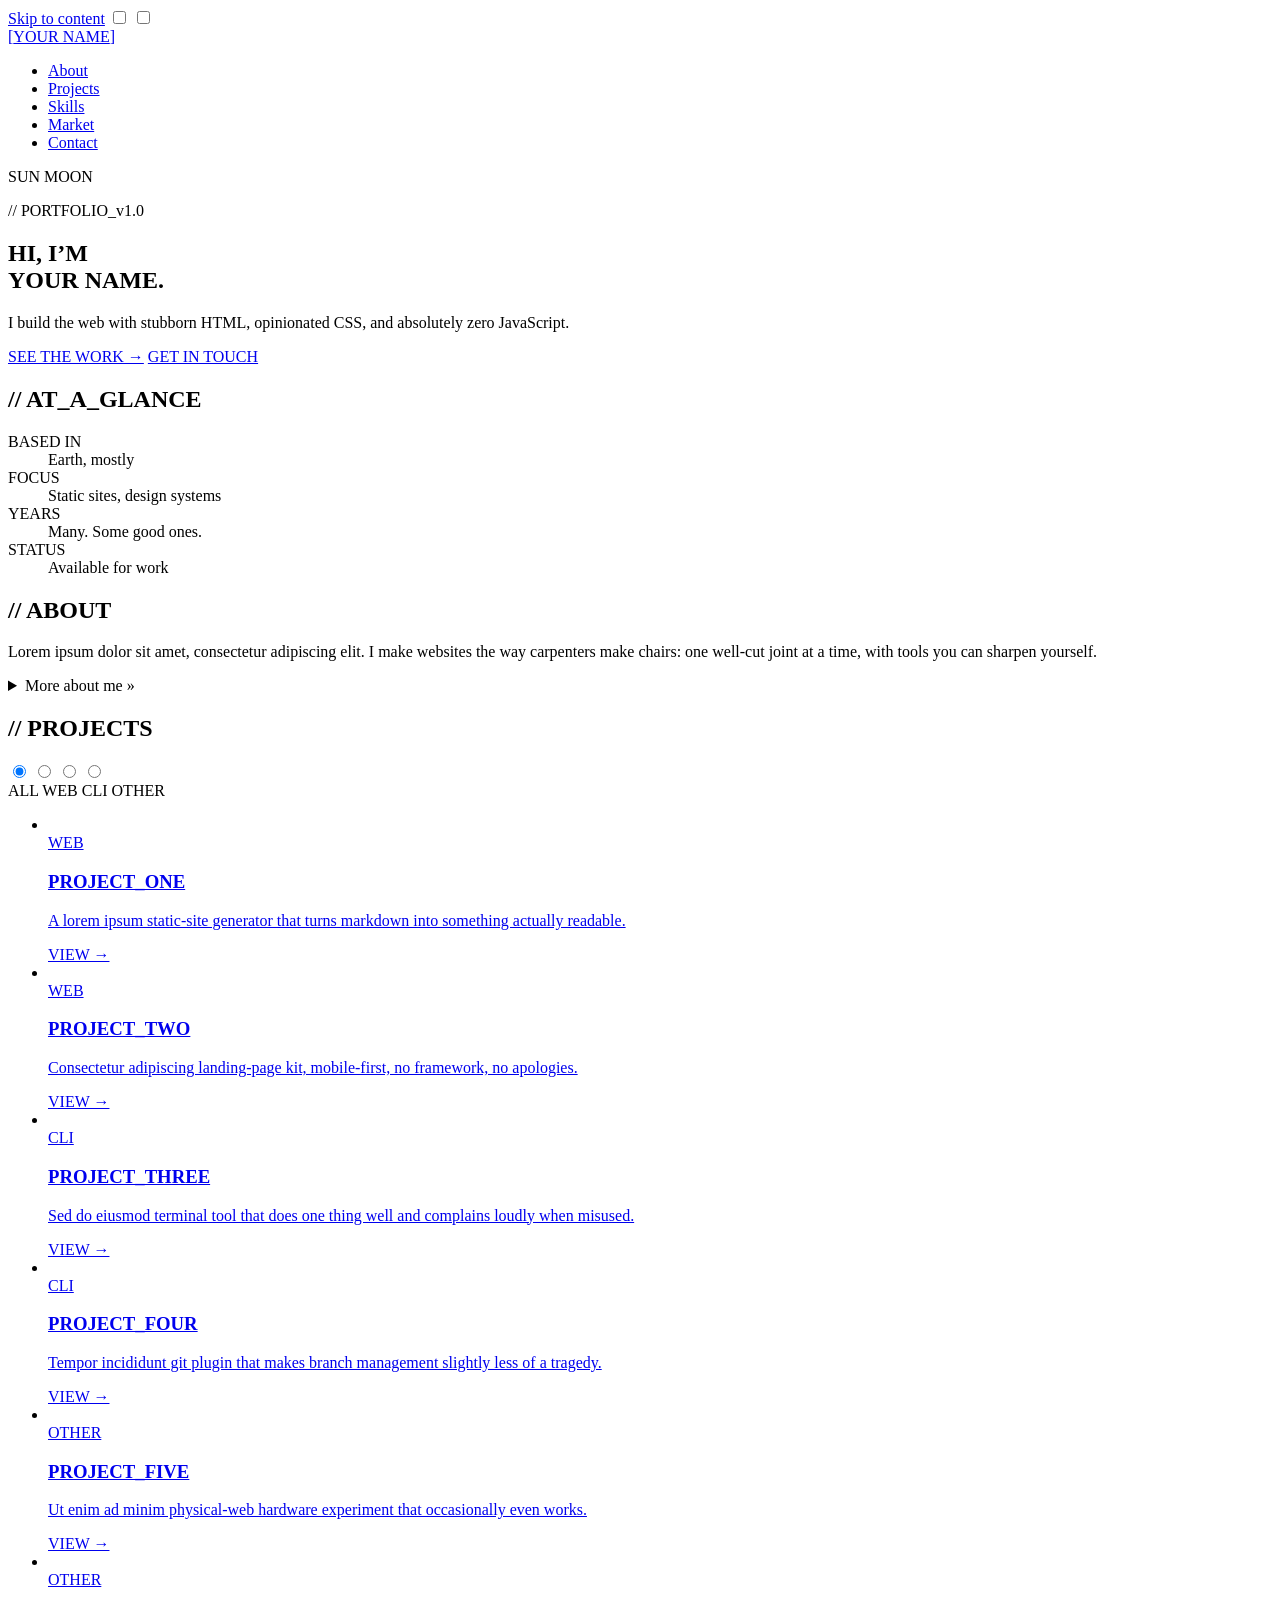
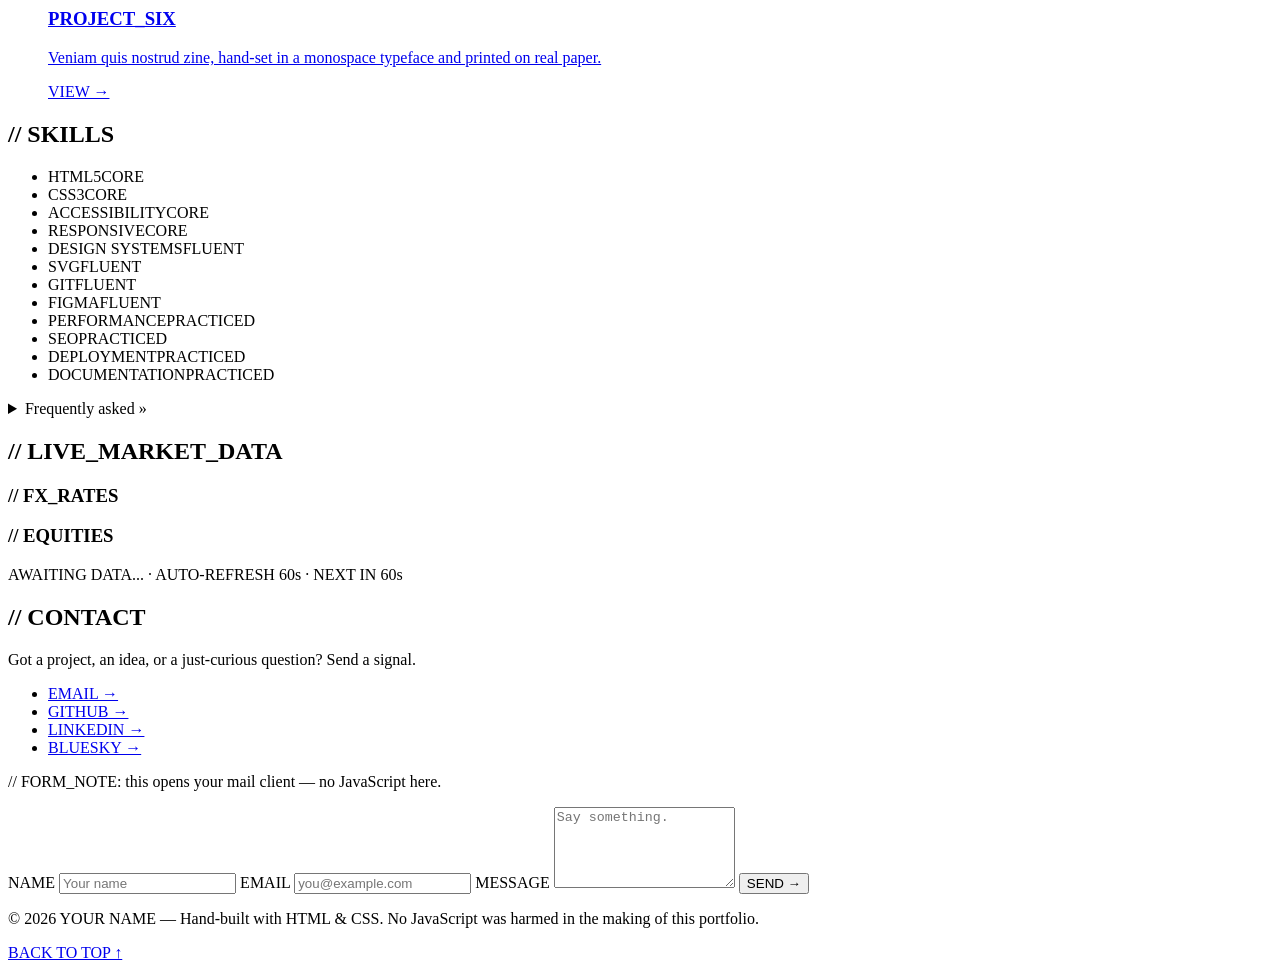
==== index.html @ 8b6a8bb4 "second try" ====
<!DOCTYPE html>
<html lang="en">
<head>
  <meta charset="UTF-8">
  <meta name="viewport" content="width=device-width, initial-scale=1.0">
  <meta name="description" content="Portfolio of [Your Name] — web developer. Built with HTML and CSS. Zero JavaScript.">
  <meta name="color-scheme" content="light dark">
  <title>[Your Name] // Web Developer</title>
  <link rel="icon" type="image/svg+xml" href="assets/favicon.svg">
  <link rel="stylesheet" href="css/reset.css">
  <link rel="stylesheet" href="css/tokens.css">
  <link rel="stylesheet" href="css/base.css">
  <link rel="stylesheet" href="css/layout.css">
  <link rel="stylesheet" href="css/components.css">
  <link rel="stylesheet" href="css/interactive.css">
  <link rel="stylesheet" href="css/market.css">
</head>
<body>

  <a class="skip-link" href="#top">Skip to content</a>

  <input type="checkbox" id="theme-toggle" class="state-input" aria-hidden="true" tabindex="-1">
  <input type="checkbox" id="nav-toggle"   class="state-input" aria-hidden="true" tabindex="-1">

  <header class="site-header">
    <div class="container site-header__inner">
      <a class="brand" href="#top">
        <span class="brand__bracket">[</span>YOUR NAME<span class="brand__bracket">]</span>
      </a>

      <label for="nav-toggle" class="hamburger" role="button" tabindex="0" aria-label="Toggle navigation menu">
        <span class="hamburger__bar"></span>
        <span class="hamburger__bar"></span>
        <span class="hamburger__bar"></span>
      </label>

      <nav class="primary-nav" aria-label="Primary">
        <ul class="primary-nav__list">
          <li><a href="#about">About</a></li>
          <li><a href="#projects">Projects</a></li>
          <li><a href="#skills">Skills</a></li>
          <li><a href="#market">Market</a></li>
          <li><a href="#contact">Contact</a></li>
        </ul>
      </nav>

      <label for="theme-toggle" class="theme-switch" role="button" tabindex="0" aria-label="Toggle light and dark theme">
        <span class="theme-switch__icon theme-switch__icon--sun" aria-hidden="true">SUN</span>
        <span class="theme-switch__icon theme-switch__icon--moon" aria-hidden="true">MOON</span>
      </label>
    </div>
  </header>

  <main id="top">

    <!-- HERO + ABOUT ====================================================== -->
    <section id="about" class="hero">
      <div class="container hero__grid">
        <div class="hero__copy">
          <p class="hero__eyebrow">// PORTFOLIO_v1.0</p>
          <h1 class="hero__title">
            HI, I&rsquo;M<br>
            <span class="hero__name">YOUR&nbsp;NAME</span>.
          </h1>
          <p class="hero__tagline">
            I build the web with stubborn HTML, opinionated CSS, and absolutely zero JavaScript.
          </p>
          <div class="hero__cta-row">
            <a class="btn btn--primary" href="#projects">SEE THE WORK &rarr;</a>
            <a class="btn btn--ghost" href="#contact">GET IN TOUCH</a>
          </div>
        </div>

        <aside class="hero__card" aria-label="At a glance">
          <h2 class="hero__card-title">// AT_A_GLANCE</h2>
          <dl class="hero__card-list">
            <dt>BASED IN</dt><dd>Earth, mostly</dd>
            <dt>FOCUS</dt><dd>Static sites, design systems</dd>
            <dt>YEARS</dt><dd>Many. Some good ones.</dd>
            <dt>STATUS</dt><dd><span class="dot dot--live"></span>Available for work</dd>
          </dl>
        </aside>
      </div>

      <div class="container">
        <div class="about">
          <h2 class="section-label">// ABOUT</h2>
          <p class="about__lede">
            Lorem ipsum dolor sit amet, consectetur adipiscing elit. I make websites the way carpenters make
            chairs: one well-cut joint at a time, with tools you can sharpen yourself.
          </p>
          <details class="about__more">
            <summary>More about me &raquo;</summary>
            <div class="about__more-body">
              <p>
                Sed do eiusmod tempor incididunt ut labore et dolore magna aliqua. Ut enim ad minim veniam,
                quis nostrud exercitation ullamco laboris nisi ut aliquip ex ea commodo consequat.
              </p>
              <p>
                Duis aute irure dolor in reprehenderit in voluptate velit esse cillum dolore eu fugiat nulla
                pariatur. Excepteur sint occaecat cupidatat non proident, sunt in culpa qui officia deserunt
                mollit anim id est laborum.
              </p>
            </div>
          </details>
        </div>
      </div>
    </section>

    <!-- PROJECTS ========================================================== -->
    <section id="projects" class="projects">
      <div class="container">
        <h2 class="section-label">// PROJECTS</h2>

        <input type="radio" name="filter" id="f-all" class="state-input" checked>
        <input type="radio" name="filter" id="f-web" class="state-input">
        <input type="radio" name="filter" id="f-cli" class="state-input">
        <input type="radio" name="filter" id="f-other" class="state-input">

        <div class="filter-tabs" role="tablist" aria-label="Project filters">
          <label for="f-all"   class="filter-tab" role="tab" tabindex="0">ALL</label>
          <label for="f-web"   class="filter-tab" role="tab" tabindex="0">WEB</label>
          <label for="f-cli"   class="filter-tab" role="tab" tabindex="0">CLI</label>
          <label for="f-other" class="filter-tab" role="tab" tabindex="0">OTHER</label>
        </div>

        <ul class="project-grid">

          <li class="project-card" data-cat="web">
            <a href="#" class="project-card__link">
              <div class="project-card__thumb">
                <img src="assets/img/project-01.svg" alt="" loading="lazy">
              </div>
              <div class="project-card__body">
                <span class="project-card__tag">WEB</span>
                <h3 class="project-card__title">PROJECT_ONE</h3>
                <p class="project-card__desc">
                  A lorem ipsum static-site generator that turns markdown into something actually readable.
                </p>
                <span class="project-card__cta">VIEW &rarr;</span>
              </div>
            </a>
          </li>

          <li class="project-card" data-cat="web">
            <a href="#" class="project-card__link">
              <div class="project-card__thumb">
                <img src="assets/img/project-02.svg" alt="" loading="lazy">
              </div>
              <div class="project-card__body">
                <span class="project-card__tag">WEB</span>
                <h3 class="project-card__title">PROJECT_TWO</h3>
                <p class="project-card__desc">
                  Consectetur adipiscing landing-page kit, mobile-first, no framework, no apologies.
                </p>
                <span class="project-card__cta">VIEW &rarr;</span>
              </div>
            </a>
          </li>

          <li class="project-card" data-cat="cli">
            <a href="#" class="project-card__link">
              <div class="project-card__thumb">
                <img src="assets/img/project-03.svg" alt="" loading="lazy">
              </div>
              <div class="project-card__body">
                <span class="project-card__tag">CLI</span>
                <h3 class="project-card__title">PROJECT_THREE</h3>
                <p class="project-card__desc">
                  Sed do eiusmod terminal tool that does one thing well and complains loudly when misused.
                </p>
                <span class="project-card__cta">VIEW &rarr;</span>
              </div>
            </a>
          </li>

          <li class="project-card" data-cat="cli">
            <a href="#" class="project-card__link">
              <div class="project-card__thumb">
                <img src="assets/img/project-04.svg" alt="" loading="lazy">
              </div>
              <div class="project-card__body">
                <span class="project-card__tag">CLI</span>
                <h3 class="project-card__title">PROJECT_FOUR</h3>
                <p class="project-card__desc">
                  Tempor incididunt git plugin that makes branch management slightly less of a tragedy.
                </p>
                <span class="project-card__cta">VIEW &rarr;</span>
              </div>
            </a>
          </li>

          <li class="project-card" data-cat="other">
            <a href="#" class="project-card__link">
              <div class="project-card__thumb">
                <img src="assets/img/project-05.svg" alt="" loading="lazy">
              </div>
              <div class="project-card__body">
                <span class="project-card__tag">OTHER</span>
                <h3 class="project-card__title">PROJECT_FIVE</h3>
                <p class="project-card__desc">
                  Ut enim ad minim physical-web hardware experiment that occasionally even works.
                </p>
                <span class="project-card__cta">VIEW &rarr;</span>
              </div>
            </a>
          </li>

          <li class="project-card" data-cat="other">
            <a href="#" class="project-card__link">
              <div class="project-card__thumb">
                <img src="assets/img/project-06.svg" alt="" loading="lazy">
              </div>
              <div class="project-card__body">
                <span class="project-card__tag">OTHER</span>
                <h3 class="project-card__title">PROJECT_SIX</h3>
                <p class="project-card__desc">
                  Veniam quis nostrud zine, hand-set in a monospace typeface and printed on real paper.
                </p>
                <span class="project-card__cta">VIEW &rarr;</span>
              </div>
            </a>
          </li>

        </ul>
      </div>
    </section>

    <!-- SKILLS ============================================================ -->
    <section id="skills" class="skills">
      <div class="container">
        <h2 class="section-label">// SKILLS</h2>
        <ul class="skill-grid">
          <li class="skill"><span class="skill__name">HTML5</span><span class="skill__level">CORE</span></li>
          <li class="skill"><span class="skill__name">CSS3</span><span class="skill__level">CORE</span></li>
          <li class="skill"><span class="skill__name">ACCESSIBILITY</span><span class="skill__level">CORE</span></li>
          <li class="skill"><span class="skill__name">RESPONSIVE</span><span class="skill__level">CORE</span></li>
          <li class="skill"><span class="skill__name">DESIGN&nbsp;SYSTEMS</span><span class="skill__level">FLUENT</span></li>
          <li class="skill"><span class="skill__name">SVG</span><span class="skill__level">FLUENT</span></li>
          <li class="skill"><span class="skill__name">GIT</span><span class="skill__level">FLUENT</span></li>
          <li class="skill"><span class="skill__name">FIGMA</span><span class="skill__level">FLUENT</span></li>
          <li class="skill"><span class="skill__name">PERFORMANCE</span><span class="skill__level">PRACTICED</span></li>
          <li class="skill"><span class="skill__name">SEO</span><span class="skill__level">PRACTICED</span></li>
          <li class="skill"><span class="skill__name">DEPLOYMENT</span><span class="skill__level">PRACTICED</span></li>
          <li class="skill"><span class="skill__name">DOCUMENTATION</span><span class="skill__level">PRACTICED</span></li>
        </ul>

        <details class="faq">
          <summary>Frequently asked &raquo;</summary>
          <div class="faq__body">
            <details>
              <summary>Why no JavaScript?</summary>
              <p>Because you can build a great deal with the platform itself, and what you don&rsquo;t ship can&rsquo;t break. This site is the proof.</p>
            </details>
            <details>
              <summary>Are you available for freelance?</summary>
              <p>Yes &mdash; small static sites, marketing pages, design-system audits. Drop a note via the contact section.</p>
            </details>
            <details>
              <summary>Do you write back-end code?</summary>
              <p>I&rsquo;ve been known to. The front-of-the-front is where I do my best work.</p>
            </details>
          </div>
        </details>
      </div>
    </section>

    <!-- MARKET DATA ======================================================= -->
    <section id="market" class="market">
      <div class="container">
        <h2 class="section-label">// LIVE_MARKET_DATA</h2>

        <div id="market-error" class="market-error" hidden aria-live="assertive"></div>

        <div class="market-grid">

          <div class="market-subsection">
            <h3 class="market-subsection__heading">// FX_RATES</h3>
            <ul class="ticker-list" id="fx-list" aria-label="Foreign exchange rates" aria-live="polite">
              <!-- populated by JavaScript -->
            </ul>
          </div>

          <div class="market-subsection">
            <h3 class="market-subsection__heading">// EQUITIES</h3>
            <ul class="ticker-list" id="equity-list" aria-label="Equity prices" aria-live="polite">
              <!-- populated by JavaScript -->
            </ul>
          </div>

        </div>

        <p class="market-meta">
          <span id="market-updated">AWAITING DATA...</span>
          <span>&middot; AUTO-REFRESH 60s &middot; NEXT IN <span id="market-countdown">60</span>s</span>
        </p>
      </div>
    </section>

    <!-- CONTACT =========================================================== -->
    <section id="contact" class="contact">
      <div class="container contact__grid">
        <div class="contact__intro">
          <h2 class="section-label">// CONTACT</h2>
          <p class="contact__lede">
            Got a project, an idea, or a just-curious question? Send a signal.
          </p>
          <ul class="social-list">
            <li><a class="social-link" href="mailto:hello@example.com">EMAIL &rarr;</a></li>
            <li><a class="social-link" href="https://github.com/" rel="me noopener">GITHUB &rarr;</a></li>
            <li><a class="social-link" href="https://www.linkedin.com/" rel="me noopener">LINKEDIN &rarr;</a></li>
            <li><a class="social-link" href="https://bsky.app/" rel="me noopener">BLUESKY &rarr;</a></li>
          </ul>
        </div>

        <form class="contact-form" action="mailto:hello@example.com" method="post" enctype="text/plain" aria-label="Contact form">
          <p class="contact-form__note">// FORM_NOTE: this opens your mail client &mdash; no JavaScript here.</p>

          <label class="field">
            <span class="field__label">NAME</span>
            <input class="field__input" type="text" name="name" required autocomplete="name" placeholder="Your name">
          </label>

          <label class="field">
            <span class="field__label">EMAIL</span>
            <input class="field__input" type="email" name="email" required autocomplete="email" placeholder="you@example.com">
          </label>

          <label class="field">
            <span class="field__label">MESSAGE</span>
            <textarea class="field__input field__input--area" name="message" required rows="5" placeholder="Say something."></textarea>
          </label>

          <button class="btn btn--primary" type="submit">SEND &rarr;</button>
        </form>
      </div>
    </section>

  </main>

  <footer class="site-footer">
    <div class="container site-footer__inner">
      <p class="site-footer__copy">
        &copy; <time datetime="2026">2026</time> YOUR&nbsp;NAME &mdash;
        <span>Hand-built with HTML &amp; CSS. No JavaScript was harmed in the making of this portfolio.</span>
      </p>
      <p class="site-footer__meta">
        <a href="#top">BACK TO TOP &uarr;</a>
      </p>
    </div>
  </footer>
<script src="./script.js"></script>
</body>
</html>
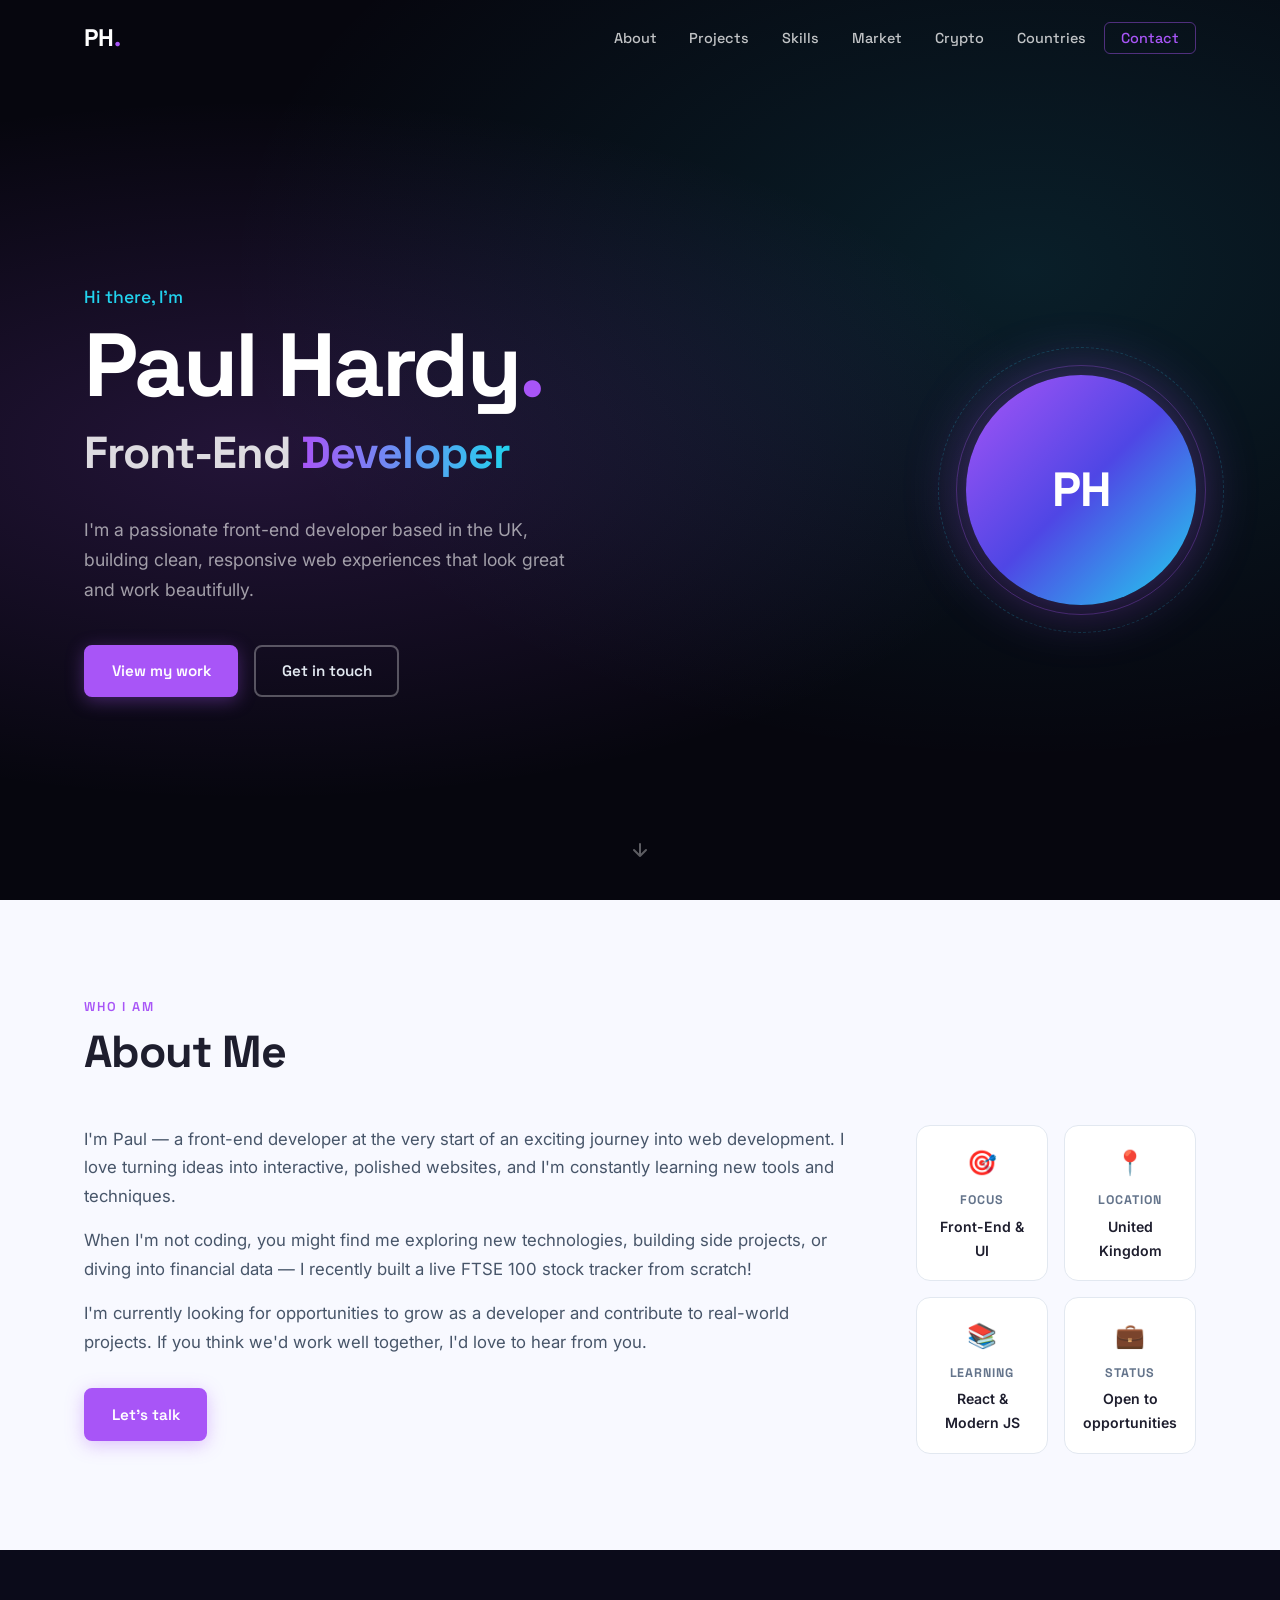
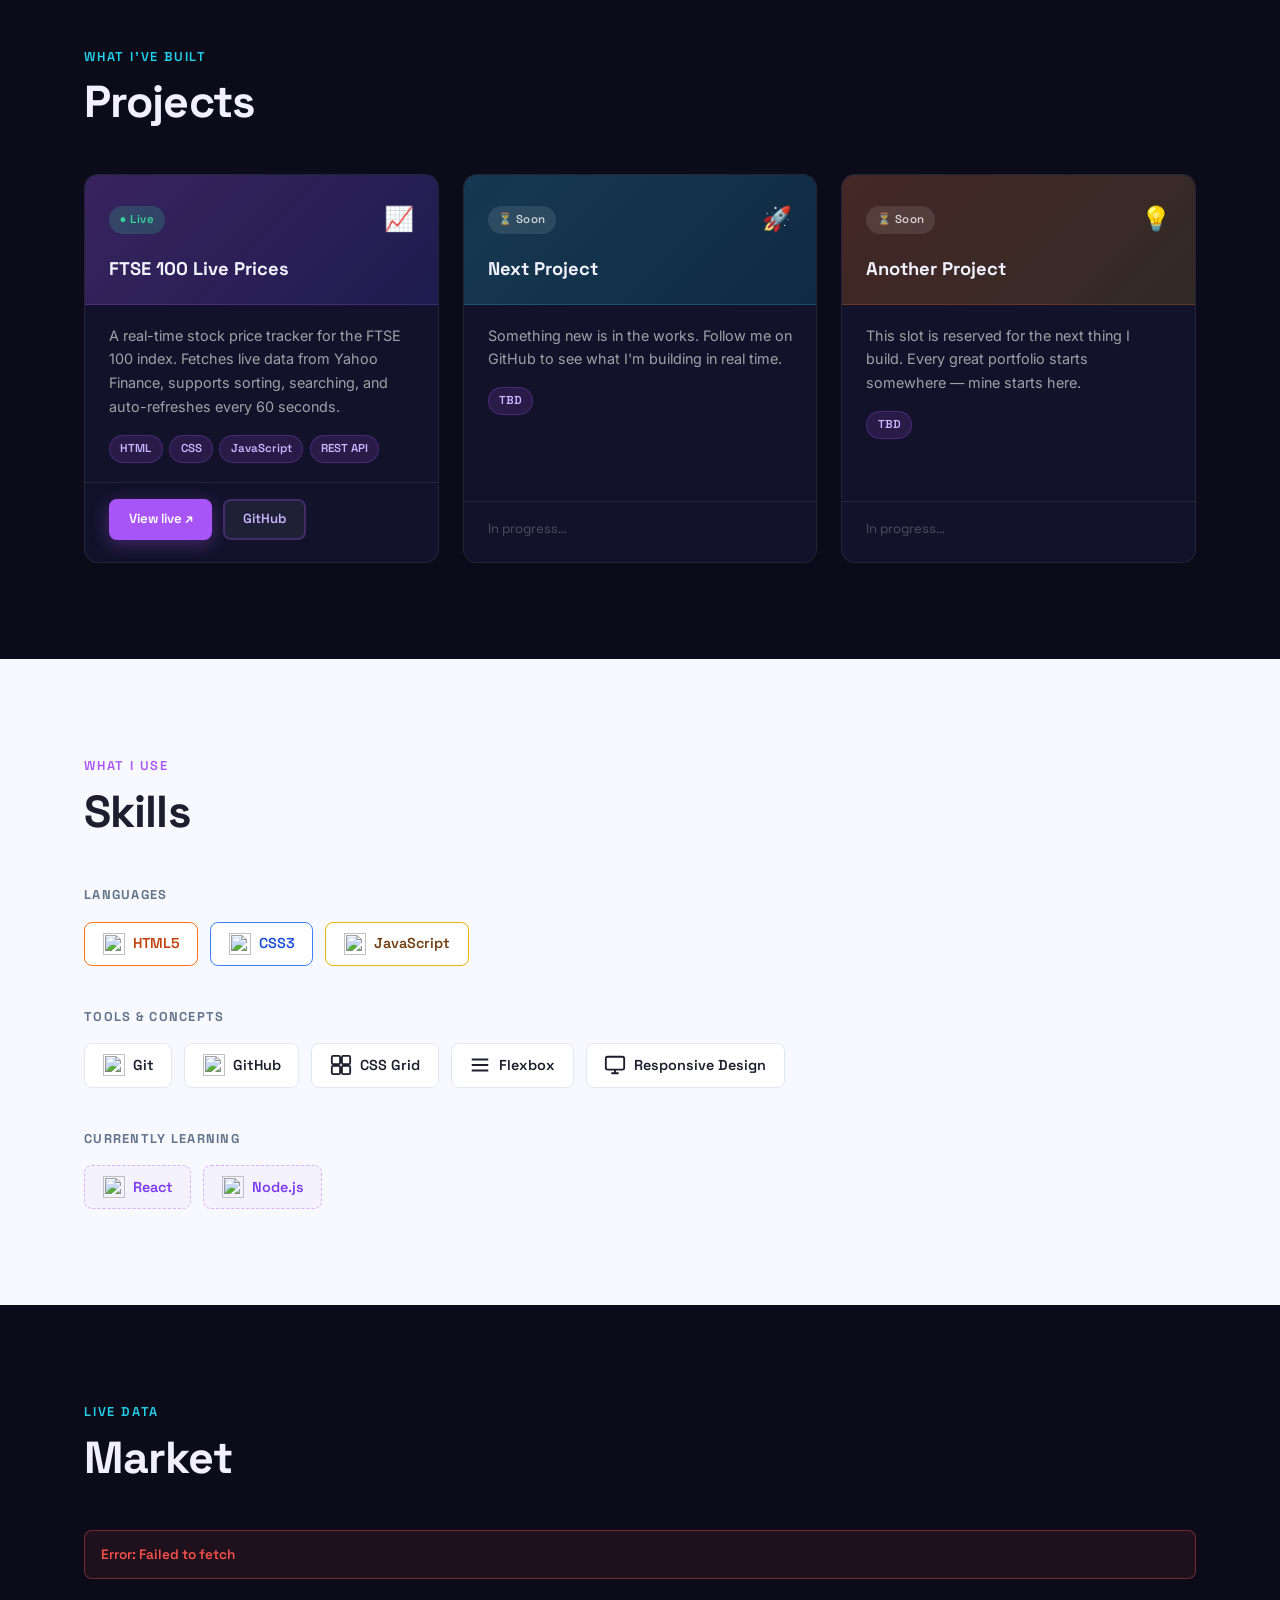
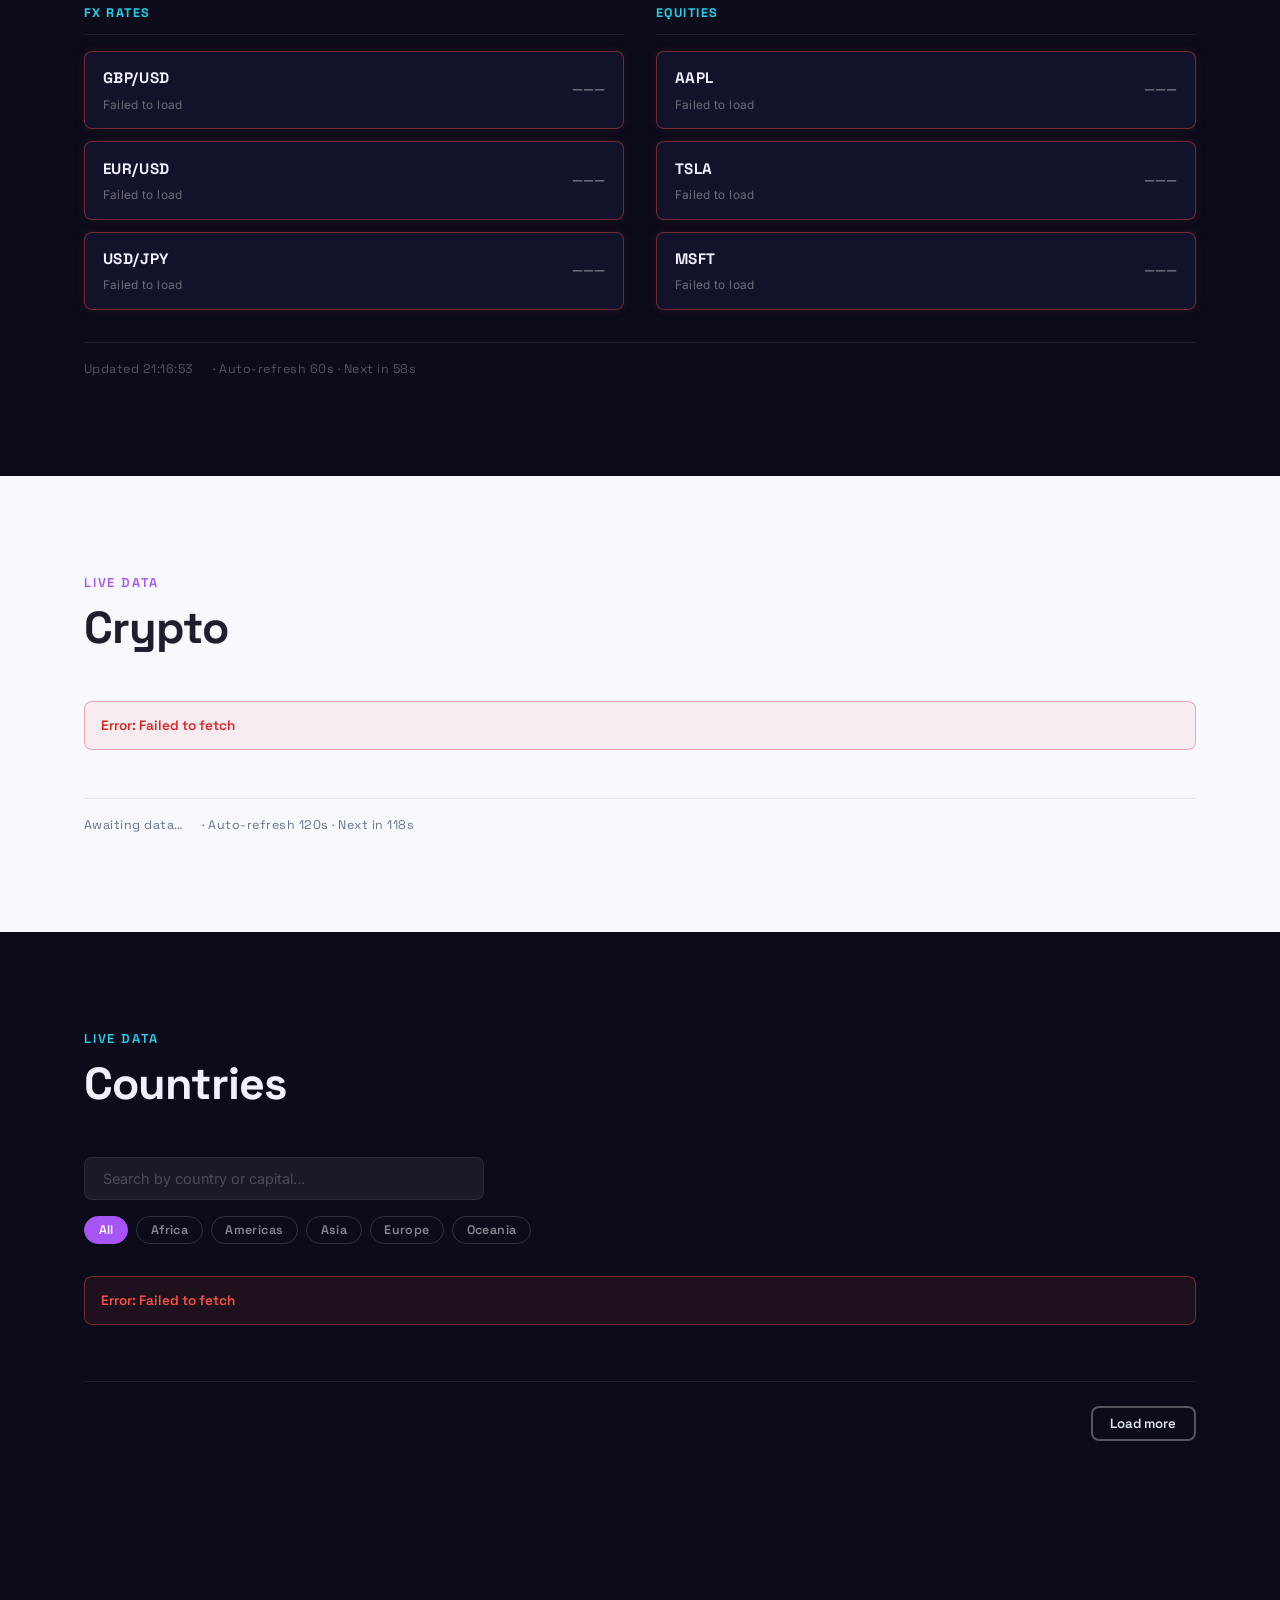
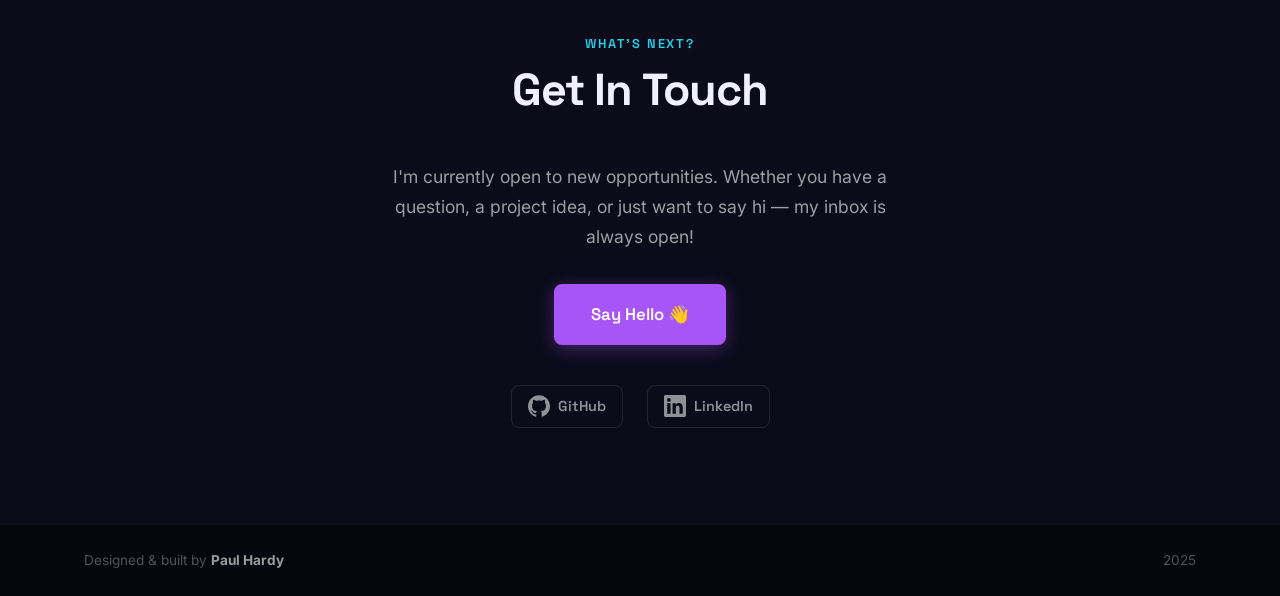
==== commit e62a6067: "Initial commit: portfolio site with FTSE 100 tracker Co-Authored-By: Claude Sonnet 4.6 <noreply@anth" ====
--- a/index.html
+++ b/index.html
@@ -3,352 +3,383 @@
 <head>
   <meta charset="UTF-8">
   <meta name="viewport" content="width=device-width, initial-scale=1.0">
-  <meta name="description" content="Portfolio of [Your Name] — web developer. Built with HTML and CSS. Zero JavaScript.">
-  <meta name="color-scheme" content="light dark">
-  <title>[Your Name] // Web Developer</title>
-  <link rel="icon" type="image/svg+xml" href="assets/favicon.svg">
-  <link rel="stylesheet" href="css/reset.css">
-  <link rel="stylesheet" href="css/tokens.css">
-  <link rel="stylesheet" href="css/base.css">
-  <link rel="stylesheet" href="css/layout.css">
-  <link rel="stylesheet" href="css/components.css">
-  <link rel="stylesheet" href="css/interactive.css">
-  <link rel="stylesheet" href="css/market.css">
+  <meta name="description" content="Paul Hardy – Front-End Developer portfolio">
+  <title>Paul Hardy | Front-End Developer</title>
+  <link rel="preconnect" href="https://fonts.googleapis.com">
+  <link rel="preconnect" href="https://fonts.gstatic.com" crossorigin>
+  <link href="https://fonts.googleapis.com/css2?family=Space+Grotesk:wght@400;500;600;700;800&family=Inter:wght@400;500&display=swap" rel="stylesheet">
+  <link rel="stylesheet" href="style.css">
 </head>
 <body>
 
-  <a class="skip-link" href="#top">Skip to content</a>
-
-  <input type="checkbox" id="theme-toggle" class="state-input" aria-hidden="true" tabindex="-1">
-  <input type="checkbox" id="nav-toggle"   class="state-input" aria-hidden="true" tabindex="-1">
-
-  <header class="site-header">
-    <div class="container site-header__inner">
-      <a class="brand" href="#top">
-        <span class="brand__bracket">[</span>YOUR NAME<span class="brand__bracket">]</span>
+  <!-- ── Navigation ─────────────────────────────────────────── -->
+  <nav class="nav" id="nav">
+    <div class="container nav__inner">
+      <a href="#hero" class="nav__logo">PH<span class="nav__dot">.</span></a>
+      <button class="nav__burger" id="nav-burger" aria-label="Toggle menu" aria-expanded="false">
+        <span></span><span></span><span></span>
+      </button>
+      <ul class="nav__links" id="nav-links" role="list">
+        <li><a href="#about"    class="nav__link">About</a></li>
+        <li><a href="#projects" class="nav__link">Projects</a></li>
+        <li><a href="#skills"   class="nav__link">Skills</a></li>
+        <li><a href="#market"   class="nav__link">Market</a></li>
+        <li><a href="#crypto"    class="nav__link">Crypto</a></li>
+        <li><a href="#countries" class="nav__link">Countries</a></li>
+        <li><a href="#contact"   class="nav__link nav__link--cta">Contact</a></li>
+      </ul>
+    </div>
+  </nav>
+
+  <main>
+
+    <!-- ── Hero ───────────────────────────────────────────────── -->
+    <section id="hero" class="hero">
+      <div class="container hero__inner">
+        <div class="hero__text">
+          <p class="hero__greeting">Hi there, I'm</p>
+          <h1 class="hero__name">Paul Hardy<span class="hero__accent">.</span></h1>
+          <h2 class="hero__role">Front-End <span class="gradient-text">Developer</span></h2>
+          <p class="hero__bio">
+            I'm a passionate front-end developer based in the UK, building
+            clean, responsive web experiences that look great and work beautifully.
+          </p>
+          <div class="hero__cta">
+            <a href="#projects" class="btn btn--primary">View my work</a>
+            <a href="#contact"  class="btn btn--outline">Get in touch</a>
+          </div>
+        </div>
+        <div class="hero__visual" aria-hidden="true">
+          <div class="hero__ring hero__ring--outer"></div>
+          <div class="hero__ring hero__ring--inner"></div>
+          <div class="hero__avatar">PH</div>
+        </div>
+      </div>
+      <a href="#about" class="hero__scroll-hint" aria-label="Scroll to About">
+        <svg width="20" height="20" viewBox="0 0 20 20" fill="none" aria-hidden="true">
+          <path d="M10 4v12M4 10l6 6 6-6" stroke="currentColor" stroke-width="2" stroke-linecap="round" stroke-linejoin="round"/>
+        </svg>
       </a>
-
-      <label for="nav-toggle" class="hamburger" role="button" tabindex="0" aria-label="Toggle navigation menu">
-        <span class="hamburger__bar"></span>
-        <span class="hamburger__bar"></span>
-        <span class="hamburger__bar"></span>
-      </label>
-
-      <nav class="primary-nav" aria-label="Primary">
-        <ul class="primary-nav__list">
-          <li><a href="#about">About</a></li>
-          <li><a href="#projects">Projects</a></li>
-          <li><a href="#skills">Skills</a></li>
-          <li><a href="#market">Market</a></li>
-          <li><a href="#contact">Contact</a></li>
-        </ul>
-      </nav>
-
-      <label for="theme-toggle" class="theme-switch" role="button" tabindex="0" aria-label="Toggle light and dark theme">
-        <span class="theme-switch__icon theme-switch__icon--sun" aria-hidden="true">SUN</span>
-        <span class="theme-switch__icon theme-switch__icon--moon" aria-hidden="true">MOON</span>
-      </label>
-    </div>
-  </header>
-
-  <main id="top">
-
-    <!-- HERO + ABOUT ====================================================== -->
-    <section id="about" class="hero">
-      <div class="container hero__grid">
-        <div class="hero__copy">
-          <p class="hero__eyebrow">// PORTFOLIO_v1.0</p>
-          <h1 class="hero__title">
-            HI, I&rsquo;M<br>
-            <span class="hero__name">YOUR&nbsp;NAME</span>.
-          </h1>
-          <p class="hero__tagline">
-            I build the web with stubborn HTML, opinionated CSS, and absolutely zero JavaScript.
-          </p>
-          <div class="hero__cta-row">
-            <a class="btn btn--primary" href="#projects">SEE THE WORK &rarr;</a>
-            <a class="btn btn--ghost" href="#contact">GET IN TOUCH</a>
-          </div>
-        </div>
-
-        <aside class="hero__card" aria-label="At a glance">
-          <h2 class="hero__card-title">// AT_A_GLANCE</h2>
-          <dl class="hero__card-list">
-            <dt>BASED IN</dt><dd>Earth, mostly</dd>
-            <dt>FOCUS</dt><dd>Static sites, design systems</dd>
-            <dt>YEARS</dt><dd>Many. Some good ones.</dd>
-            <dt>STATUS</dt><dd><span class="dot dot--live"></span>Available for work</dd>
-          </dl>
-        </aside>
-      </div>
-
-      <div class="container">
-        <div class="about">
-          <h2 class="section-label">// ABOUT</h2>
-          <p class="about__lede">
-            Lorem ipsum dolor sit amet, consectetur adipiscing elit. I make websites the way carpenters make
-            chairs: one well-cut joint at a time, with tools you can sharpen yourself.
-          </p>
-          <details class="about__more">
-            <summary>More about me &raquo;</summary>
-            <div class="about__more-body">
+    </section>
+
+    <!-- ── About ──────────────────────────────────────────────── -->
+    <section id="about" class="about section">
+      <div class="container">
+        <p class="section__label">Who I am</p>
+        <h2 class="section__title">About Me</h2>
+        <div class="about__grid">
+          <div class="about__body">
+            <p>
+              I'm Paul — a front-end developer at the very start of an exciting journey into web
+              development. I love turning ideas into interactive, polished websites, and I'm
+              constantly learning new tools and techniques.
+            </p>
+            <p>
+              When I'm not coding, you might find me exploring new technologies, building
+              side projects, or diving into financial data — I recently built a live FTSE 100
+              stock tracker from scratch!
+            </p>
+            <p>
+              I'm currently looking for opportunities to grow as a developer and contribute
+              to real-world projects. If you think we'd work well together, I'd love to hear from you.
+            </p>
+            <a href="#contact" class="btn btn--primary" style="margin-top:2rem">Let's talk</a>
+          </div>
+          <div class="about__cards">
+            <div class="info-card">
+              <span class="info-card__icon">🎯</span>
+              <strong>Focus</strong>
+              <p>Front-End &amp; UI</p>
+            </div>
+            <div class="info-card">
+              <span class="info-card__icon">📍</span>
+              <strong>Location</strong>
+              <p>United Kingdom</p>
+            </div>
+            <div class="info-card">
+              <span class="info-card__icon">📚</span>
+              <strong>Learning</strong>
+              <p>React &amp; Modern JS</p>
+            </div>
+            <div class="info-card">
+              <span class="info-card__icon">💼</span>
+              <strong>Status</strong>
+              <p>Open to opportunities</p>
+            </div>
+          </div>
+        </div>
+      </div>
+    </section>
+
+    <!-- ── Projects ───────────────────────────────────────────── -->
+    <section id="projects" class="projects section section--dark">
+      <div class="container">
+        <p class="section__label section__label--light">What I've built</p>
+        <h2 class="section__title section__title--light">Projects</h2>
+        <div class="projects__grid">
+
+          <article class="project-card">
+            <div class="project-card__header project-card__header--purple">
+              <div class="project-card__header-top">
+                <span class="project-card__badge project-card__badge--live">● Live</span>
+                <span class="project-card__emoji">📈</span>
+              </div>
+              <h3 class="project-card__title">FTSE 100 Live Prices</h3>
+            </div>
+            <div class="project-card__body">
               <p>
-                Sed do eiusmod tempor incididunt ut labore et dolore magna aliqua. Ut enim ad minim veniam,
-                quis nostrud exercitation ullamco laboris nisi ut aliquip ex ea commodo consequat.
+                A real-time stock price tracker for the FTSE 100 index. Fetches live data from
+                Yahoo Finance, supports sorting, searching, and auto-refreshes every 60 seconds.
               </p>
+              <div class="tech-tags">
+                <span class="tech-tag">HTML</span>
+                <span class="tech-tag">CSS</span>
+                <span class="tech-tag">JavaScript</span>
+                <span class="tech-tag">REST API</span>
+              </div>
+            </div>
+            <div class="project-card__footer">
+              <a href="ftse100.html" class="btn btn--sm btn--primary" target="_blank" rel="noopener">View live ↗</a>
+              <a href="https://github.com/" class="btn btn--sm btn--ghost" target="_blank" rel="noopener">GitHub</a>
+            </div>
+          </article>
+
+          <article class="project-card project-card--soon">
+            <div class="project-card__header project-card__header--cyan">
+              <div class="project-card__header-top">
+                <span class="project-card__badge">⏳ Soon</span>
+                <span class="project-card__emoji">🚀</span>
+              </div>
+              <h3 class="project-card__title">Next Project</h3>
+            </div>
+            <div class="project-card__body">
               <p>
-                Duis aute irure dolor in reprehenderit in voluptate velit esse cillum dolore eu fugiat nulla
-                pariatur. Excepteur sint occaecat cupidatat non proident, sunt in culpa qui officia deserunt
-                mollit anim id est laborum.
+                Something new is in the works. Follow me on GitHub to see what I'm
+                building in real time.
               </p>
-            </div>
-          </details>
-        </div>
-      </div>
-    </section>
-
-    <!-- PROJECTS ========================================================== -->
-    <section id="projects" class="projects">
-      <div class="container">
-        <h2 class="section-label">// PROJECTS</h2>
-
-        <input type="radio" name="filter" id="f-all" class="state-input" checked>
-        <input type="radio" name="filter" id="f-web" class="state-input">
-        <input type="radio" name="filter" id="f-cli" class="state-input">
-        <input type="radio" name="filter" id="f-other" class="state-input">
-
-        <div class="filter-tabs" role="tablist" aria-label="Project filters">
-          <label for="f-all"   class="filter-tab" role="tab" tabindex="0">ALL</label>
-          <label for="f-web"   class="filter-tab" role="tab" tabindex="0">WEB</label>
-          <label for="f-cli"   class="filter-tab" role="tab" tabindex="0">CLI</label>
-          <label for="f-other" class="filter-tab" role="tab" tabindex="0">OTHER</label>
-        </div>
-
-        <ul class="project-grid">
-
-          <li class="project-card" data-cat="web">
-            <a href="#" class="project-card__link">
-              <div class="project-card__thumb">
-                <img src="assets/img/project-01.svg" alt="" loading="lazy">
-              </div>
-              <div class="project-card__body">
-                <span class="project-card__tag">WEB</span>
-                <h3 class="project-card__title">PROJECT_ONE</h3>
-                <p class="project-card__desc">
-                  A lorem ipsum static-site generator that turns markdown into something actually readable.
-                </p>
-                <span class="project-card__cta">VIEW &rarr;</span>
-              </div>
-            </a>
-          </li>
-
-          <li class="project-card" data-cat="web">
-            <a href="#" class="project-card__link">
-              <div class="project-card__thumb">
-                <img src="assets/img/project-02.svg" alt="" loading="lazy">
-              </div>
-              <div class="project-card__body">
-                <span class="project-card__tag">WEB</span>
-                <h3 class="project-card__title">PROJECT_TWO</h3>
-                <p class="project-card__desc">
-                  Consectetur adipiscing landing-page kit, mobile-first, no framework, no apologies.
-                </p>
-                <span class="project-card__cta">VIEW &rarr;</span>
-              </div>
-            </a>
-          </li>
-
-          <li class="project-card" data-cat="cli">
-            <a href="#" class="project-card__link">
-              <div class="project-card__thumb">
-                <img src="assets/img/project-03.svg" alt="" loading="lazy">
-              </div>
-              <div class="project-card__body">
-                <span class="project-card__tag">CLI</span>
-                <h3 class="project-card__title">PROJECT_THREE</h3>
-                <p class="project-card__desc">
-                  Sed do eiusmod terminal tool that does one thing well and complains loudly when misused.
-                </p>
-                <span class="project-card__cta">VIEW &rarr;</span>
-              </div>
-            </a>
-          </li>
-
-          <li class="project-card" data-cat="cli">
-            <a href="#" class="project-card__link">
-              <div class="project-card__thumb">
-                <img src="assets/img/project-04.svg" alt="" loading="lazy">
-              </div>
-              <div class="project-card__body">
-                <span class="project-card__tag">CLI</span>
-                <h3 class="project-card__title">PROJECT_FOUR</h3>
-                <p class="project-card__desc">
-                  Tempor incididunt git plugin that makes branch management slightly less of a tragedy.
-                </p>
-                <span class="project-card__cta">VIEW &rarr;</span>
-              </div>
-            </a>
-          </li>
-
-          <li class="project-card" data-cat="other">
-            <a href="#" class="project-card__link">
-              <div class="project-card__thumb">
-                <img src="assets/img/project-05.svg" alt="" loading="lazy">
-              </div>
-              <div class="project-card__body">
-                <span class="project-card__tag">OTHER</span>
-                <h3 class="project-card__title">PROJECT_FIVE</h3>
-                <p class="project-card__desc">
-                  Ut enim ad minim physical-web hardware experiment that occasionally even works.
-                </p>
-                <span class="project-card__cta">VIEW &rarr;</span>
-              </div>
-            </a>
-          </li>
-
-          <li class="project-card" data-cat="other">
-            <a href="#" class="project-card__link">
-              <div class="project-card__thumb">
-                <img src="assets/img/project-06.svg" alt="" loading="lazy">
-              </div>
-              <div class="project-card__body">
-                <span class="project-card__tag">OTHER</span>
-                <h3 class="project-card__title">PROJECT_SIX</h3>
-                <p class="project-card__desc">
-                  Veniam quis nostrud zine, hand-set in a monospace typeface and printed on real paper.
-                </p>
-                <span class="project-card__cta">VIEW &rarr;</span>
-              </div>
-            </a>
-          </li>
-
-        </ul>
-      </div>
-    </section>
-
-    <!-- SKILLS ============================================================ -->
-    <section id="skills" class="skills">
-      <div class="container">
-        <h2 class="section-label">// SKILLS</h2>
-        <ul class="skill-grid">
-          <li class="skill"><span class="skill__name">HTML5</span><span class="skill__level">CORE</span></li>
-          <li class="skill"><span class="skill__name">CSS3</span><span class="skill__level">CORE</span></li>
-          <li class="skill"><span class="skill__name">ACCESSIBILITY</span><span class="skill__level">CORE</span></li>
-          <li class="skill"><span class="skill__name">RESPONSIVE</span><span class="skill__level">CORE</span></li>
-          <li class="skill"><span class="skill__name">DESIGN&nbsp;SYSTEMS</span><span class="skill__level">FLUENT</span></li>
-          <li class="skill"><span class="skill__name">SVG</span><span class="skill__level">FLUENT</span></li>
-          <li class="skill"><span class="skill__name">GIT</span><span class="skill__level">FLUENT</span></li>
-          <li class="skill"><span class="skill__name">FIGMA</span><span class="skill__level">FLUENT</span></li>
-          <li class="skill"><span class="skill__name">PERFORMANCE</span><span class="skill__level">PRACTICED</span></li>
-          <li class="skill"><span class="skill__name">SEO</span><span class="skill__level">PRACTICED</span></li>
-          <li class="skill"><span class="skill__name">DEPLOYMENT</span><span class="skill__level">PRACTICED</span></li>
-          <li class="skill"><span class="skill__name">DOCUMENTATION</span><span class="skill__level">PRACTICED</span></li>
-        </ul>
-
-        <details class="faq">
-          <summary>Frequently asked &raquo;</summary>
-          <div class="faq__body">
-            <details>
-              <summary>Why no JavaScript?</summary>
-              <p>Because you can build a great deal with the platform itself, and what you don&rsquo;t ship can&rsquo;t break. This site is the proof.</p>
-            </details>
-            <details>
-              <summary>Are you available for freelance?</summary>
-              <p>Yes &mdash; small static sites, marketing pages, design-system audits. Drop a note via the contact section.</p>
-            </details>
-            <details>
-              <summary>Do you write back-end code?</summary>
-              <p>I&rsquo;ve been known to. The front-of-the-front is where I do my best work.</p>
-            </details>
-          </div>
-        </details>
-      </div>
-    </section>
-
-    <!-- MARKET DATA ======================================================= -->
-    <section id="market" class="market">
-      <div class="container">
-        <h2 class="section-label">// LIVE_MARKET_DATA</h2>
+              <div class="tech-tags">
+                <span class="tech-tag">TBD</span>
+              </div>
+            </div>
+            <div class="project-card__footer">
+              <span class="project-card__wip">In progress…</span>
+            </div>
+          </article>
+
+          <article class="project-card project-card--soon">
+            <div class="project-card__header project-card__header--orange">
+              <div class="project-card__header-top">
+                <span class="project-card__badge">⏳ Soon</span>
+                <span class="project-card__emoji">💡</span>
+              </div>
+              <h3 class="project-card__title">Another Project</h3>
+            </div>
+            <div class="project-card__body">
+              <p>
+                This slot is reserved for the next thing I build. Every great portfolio
+                starts somewhere — mine starts here.
+              </p>
+              <div class="tech-tags">
+                <span class="tech-tag">TBD</span>
+              </div>
+            </div>
+            <div class="project-card__footer">
+              <span class="project-card__wip">In progress…</span>
+            </div>
+          </article>
+
+        </div>
+      </div>
+    </section>
+
+    <!-- ── Skills ─────────────────────────────────────────────── -->
+    <section id="skills" class="skills section">
+      <div class="container">
+        <p class="section__label">What I use</p>
+        <h2 class="section__title">Skills</h2>
+        <div class="skills__groups">
+
+          <div class="skill-group">
+            <h3 class="skill-group__label">Languages</h3>
+            <div class="skill-group__items">
+              <div class="skill-chip skill-chip--html">
+                <img src="https://cdn.jsdelivr.net/gh/devicons/devicon/icons/html5/html5-original.svg" alt="" width="22" height="22">
+                HTML5
+              </div>
+              <div class="skill-chip skill-chip--css">
+                <img src="https://cdn.jsdelivr.net/gh/devicons/devicon/icons/css3/css3-original.svg" alt="" width="22" height="22">
+                CSS3
+              </div>
+              <div class="skill-chip skill-chip--js">
+                <img src="https://cdn.jsdelivr.net/gh/devicons/devicon/icons/javascript/javascript-original.svg" alt="" width="22" height="22">
+                JavaScript
+              </div>
+            </div>
+          </div>
+
+          <div class="skill-group">
+            <h3 class="skill-group__label">Tools &amp; Concepts</h3>
+            <div class="skill-group__items">
+              <div class="skill-chip">
+                <img src="https://cdn.jsdelivr.net/gh/devicons/devicon/icons/git/git-original.svg" alt="" width="22" height="22">
+                Git
+              </div>
+              <div class="skill-chip">
+                <img src="https://cdn.jsdelivr.net/gh/devicons/devicon/icons/github/github-original.svg" alt="" width="22" height="22">
+                GitHub
+              </div>
+              <div class="skill-chip">
+                <svg width="22" height="22" viewBox="0 0 24 24" fill="none" stroke="currentColor" stroke-width="2" aria-hidden="true"><rect x="2" y="2" width="9" height="9" rx="1.5"/><rect x="13" y="2" width="9" height="9" rx="1.5"/><rect x="2" y="13" width="9" height="9" rx="1.5"/><rect x="13" y="13" width="9" height="9" rx="1.5"/></svg>
+                CSS Grid
+              </div>
+              <div class="skill-chip">
+                <svg width="22" height="22" viewBox="0 0 24 24" fill="none" stroke="currentColor" stroke-width="2" aria-hidden="true"><path d="M3 6h18M3 12h18M3 18h18"/></svg>
+                Flexbox
+              </div>
+              <div class="skill-chip">
+                <svg width="22" height="22" viewBox="0 0 24 24" fill="none" stroke="currentColor" stroke-width="2" aria-hidden="true"><rect x="2" y="3" width="20" height="14" rx="2"/><path d="M8 21h8M12 17v4"/></svg>
+                Responsive Design
+              </div>
+            </div>
+          </div>
+
+          <div class="skill-group">
+            <h3 class="skill-group__label">Currently Learning</h3>
+            <div class="skill-group__items">
+              <div class="skill-chip skill-chip--learning">
+                <img src="https://cdn.jsdelivr.net/gh/devicons/devicon/icons/react/react-original.svg" alt="" width="22" height="22">
+                React
+              </div>
+              <div class="skill-chip skill-chip--learning">
+                <img src="https://cdn.jsdelivr.net/gh/devicons/devicon/icons/nodejs/nodejs-original.svg" alt="" width="22" height="22">
+                Node.js
+              </div>
+            </div>
+          </div>
+
+        </div>
+      </div>
+    </section>
+
+    <!-- ── Market ───────────────────────────────────────────────── -->
+    <section id="market" class="market section section--dark">
+      <div class="container">
+        <p class="section__label section__label--light">Live data</p>
+        <h2 class="section__title section__title--light">Market</h2>
 
         <div id="market-error" class="market-error" hidden aria-live="assertive"></div>
 
         <div class="market-grid">
-
           <div class="market-subsection">
-            <h3 class="market-subsection__heading">// FX_RATES</h3>
+            <h3 class="market-subsection__heading">FX Rates</h3>
             <ul class="ticker-list" id="fx-list" aria-label="Foreign exchange rates" aria-live="polite">
               <!-- populated by JavaScript -->
             </ul>
           </div>
-
           <div class="market-subsection">
-            <h3 class="market-subsection__heading">// EQUITIES</h3>
+            <h3 class="market-subsection__heading">Equities</h3>
             <ul class="ticker-list" id="equity-list" aria-label="Equity prices" aria-live="polite">
               <!-- populated by JavaScript -->
             </ul>
           </div>
-
         </div>
 
         <p class="market-meta">
-          <span id="market-updated">AWAITING DATA...</span>
-          <span>&middot; AUTO-REFRESH 60s &middot; NEXT IN <span id="market-countdown">60</span>s</span>
+          <span id="market-updated">Awaiting data…</span>
+          <span>&middot; Auto-refresh 60s &middot; Next in <span id="market-countdown">60</span>s</span>
         </p>
       </div>
     </section>
 
-    <!-- CONTACT =========================================================== -->
-    <section id="contact" class="contact">
-      <div class="container contact__grid">
-        <div class="contact__intro">
-          <h2 class="section-label">// CONTACT</h2>
-          <p class="contact__lede">
-            Got a project, an idea, or a just-curious question? Send a signal.
-          </p>
-          <ul class="social-list">
-            <li><a class="social-link" href="mailto:hello@example.com">EMAIL &rarr;</a></li>
-            <li><a class="social-link" href="https://github.com/" rel="me noopener">GITHUB &rarr;</a></li>
-            <li><a class="social-link" href="https://www.linkedin.com/" rel="me noopener">LINKEDIN &rarr;</a></li>
-            <li><a class="social-link" href="https://bsky.app/" rel="me noopener">BLUESKY &rarr;</a></li>
-          </ul>
-        </div>
-
-        <form class="contact-form" action="mailto:hello@example.com" method="post" enctype="text/plain" aria-label="Contact form">
-          <p class="contact-form__note">// FORM_NOTE: this opens your mail client &mdash; no JavaScript here.</p>
-
-          <label class="field">
-            <span class="field__label">NAME</span>
-            <input class="field__input" type="text" name="name" required autocomplete="name" placeholder="Your name">
-          </label>
-
-          <label class="field">
-            <span class="field__label">EMAIL</span>
-            <input class="field__input" type="email" name="email" required autocomplete="email" placeholder="you@example.com">
-          </label>
-
-          <label class="field">
-            <span class="field__label">MESSAGE</span>
-            <textarea class="field__input field__input--area" name="message" required rows="5" placeholder="Say something."></textarea>
-          </label>
-
-          <button class="btn btn--primary" type="submit">SEND &rarr;</button>
-        </form>
+    <!-- ── Crypto ───────────────────────────────────────────────── -->
+    <section id="crypto" class="section">
+      <div class="container">
+        <p class="section__label">Live data</p>
+        <h2 class="section__title">Crypto</h2>
+
+        <div id="crypto-error" class="crypto-error" hidden aria-live="assertive"></div>
+
+        <ul class="coin-list" id="coin-list" aria-label="Cryptocurrency prices" aria-live="polite">
+          <!-- populated by JavaScript -->
+        </ul>
+
+        <p class="crypto-meta">
+          <span id="crypto-updated">Awaiting data…</span>
+          <span>&middot; Auto-refresh 120s &middot; Next in <span id="crypto-countdown">120</span>s</span>
+        </p>
+      </div>
+    </section>
+
+    <!-- ── Countries ────────────────────────────────────────────── -->
+    <section id="countries" class="section section--dark">
+      <div class="container">
+        <p class="section__label section__label--light">Live data</p>
+        <h2 class="section__title section__title--light">Countries</h2>
+
+        <div class="countries-controls">
+          <input type="text" id="country-search" class="country-search"
+                 placeholder="Search by country or capital…" autocomplete="off">
+          <div class="region-filters" role="group" aria-label="Filter by region">
+            <button class="region-btn active" data-region="">All</button>
+            <button class="region-btn" data-region="Africa">Africa</button>
+            <button class="region-btn" data-region="Americas">Americas</button>
+            <button class="region-btn" data-region="Asia">Asia</button>
+            <button class="region-btn" data-region="Europe">Europe</button>
+            <button class="region-btn" data-region="Oceania">Oceania</button>
+          </div>
+        </div>
+
+        <div id="countries-error" class="market-error" hidden aria-live="assertive"></div>
+
+        <div class="country-grid" id="country-grid" aria-live="polite">
+          <!-- populated by JavaScript -->
+        </div>
+
+        <div class="countries-footer" id="countries-footer" hidden>
+          <span class="countries-count" id="countries-count"></span>
+          <button class="btn btn--outline btn--sm" id="countries-more">Load more</button>
+        </div>
+      </div>
+    </section>
+
+    <!-- ── Contact ────────────────────────────────────────────── -->
+    <section id="contact" class="contact section section--dark">
+      <div class="container contact__inner">
+        <p class="section__label section__label--light">What's next?</p>
+        <h2 class="section__title section__title--light">Get In Touch</h2>
+        <p class="contact__text">
+          I'm currently open to new opportunities. Whether you have a question, a project
+          idea, or just want to say hi — my inbox is always open!
+        </p>
+        <a href="mailto:paul.simon.hardy@gmail.com" class="btn btn--primary btn--lg">
+          Say Hello 👋
+        </a>
+        <div class="contact__socials">
+          <a href="https://github.com/" class="social-link" target="_blank" rel="noopener noreferrer" aria-label="GitHub">
+            <svg xmlns="http://www.w3.org/2000/svg" width="22" height="22" viewBox="0 0 24 24" fill="currentColor" aria-hidden="true">
+              <path d="M12 .297c-6.63 0-12 5.373-12 12 0 5.303 3.438 9.8 8.205 11.385.6.113.82-.258.82-.577 0-.285-.01-1.04-.015-2.04-3.338.724-4.042-1.61-4.042-1.61C4.422 18.07 3.633 17.7 3.633 17.7c-1.087-.744.084-.729.084-.729 1.205.084 1.838 1.236 1.838 1.236 1.07 1.835 2.809 1.305 3.495.998.108-.776.417-1.305.76-1.605-2.665-.3-5.466-1.332-5.466-5.93 0-1.31.465-2.38 1.235-3.22-.135-.303-.54-1.523.105-3.176 0 0 1.005-.322 3.3 1.23.96-.267 1.98-.399 3-.405 1.02.006 2.04.138 3 .405 2.28-1.552 3.285-1.23 3.285-1.23.645 1.653.24 2.873.12 3.176.765.84 1.23 1.91 1.23 3.22 0 4.61-2.805 5.625-5.475 5.92.42.36.81 1.096.81 2.22 0 1.606-.015 2.896-.015 3.286 0 .315.21.69.825.57C20.565 22.092 24 17.592 24 12.297c0-6.627-5.373-12-12-12"/>
+            </svg>
+            GitHub
+          </a>
+          <a href="https://linkedin.com/" class="social-link" target="_blank" rel="noopener noreferrer" aria-label="LinkedIn">
+            <svg xmlns="http://www.w3.org/2000/svg" width="22" height="22" viewBox="0 0 24 24" fill="currentColor" aria-hidden="true">
+              <path d="M20.447 20.452h-3.554v-5.569c0-1.328-.027-3.037-1.852-3.037-1.853 0-2.136 1.445-2.136 2.939v5.667H9.351V9h3.414v1.561h.046c.477-.9 1.637-1.85 3.37-1.85 3.601 0 4.267 2.37 4.267 5.455v6.286zM5.337 7.433a2.062 2.062 0 0 1-2.063-2.065 2.064 2.064 0 1 1 2.063 2.065zm1.782 13.019H3.555V9h3.564v11.452zM22.225 0H1.771C.792 0 0 .774 0 1.729v20.542C0 23.227.792 24 1.771 24h20.451C23.2 24 24 23.227 24 22.271V1.729C24 .774 23.2 0 22.222 0h.003z"/>
+            </svg>
+            LinkedIn
+          </a>
+        </div>
       </div>
     </section>
 
   </main>
 
-  <footer class="site-footer">
-    <div class="container site-footer__inner">
-      <p class="site-footer__copy">
-        &copy; <time datetime="2026">2026</time> YOUR&nbsp;NAME &mdash;
-        <span>Hand-built with HTML &amp; CSS. No JavaScript was harmed in the making of this portfolio.</span>
-      </p>
-      <p class="site-footer__meta">
-        <a href="#top">BACK TO TOP &uarr;</a>
-      </p>
+  <footer class="footer">
+    <div class="container footer__inner">
+      <p>Designed &amp; built by <strong>Paul Hardy</strong></p>
+      <p class="footer__year">2025</p>
     </div>
   </footer>
-<script src="./script.js"></script>
+
+  <script src="main.js"></script>
 </body>
 </html>
--- a/style.css
+++ b/style.css
@@ -0,0 +1,1157 @@
+/* ══════════════════════════════════════════════════
+   Paul Hardy — Portfolio
+   ══════════════════════════════════════════════════ */
+
+/* ── Reset & base ────────────────────────────────── */
+*, *::before, *::after {
+  box-sizing: border-box;
+  margin: 0;
+  padding: 0;
+}
+
+:root {
+  --accent:       #a855f7;
+  --accent-alt:   #22d3ee;
+  --accent-warm:  #f97316;
+  --dark:         #0b0b1a;
+  --darker:       #06060e;
+  --card-bg:      #12122a;
+  --card-border:  rgba(255,255,255,0.07);
+  --light:        #f8f9ff;
+  --text-dark:    #1e1e2e;
+  --text-muted:   #64748b;
+  --radius:       14px;
+  --radius-sm:    8px;
+  --shadow:       0 4px 24px rgba(0,0,0,0.18);
+  --shadow-card:  0 8px 32px rgba(0,0,0,0.28);
+  --transition:   0.25s ease;
+  --font-head:    'Space Grotesk', sans-serif;
+  --font-body:    'Inter', sans-serif;
+}
+
+html {
+  scroll-behavior: smooth;
+}
+
+body {
+  font-family: var(--font-body);
+  font-size: 1rem;
+  line-height: 1.7;
+  color: var(--text-dark);
+  background: var(--light);
+  overflow-x: hidden;
+}
+
+img { display: block; }
+a { text-decoration: none; color: inherit; }
+ul { list-style: none; }
+
+/* ── Utility ─────────────────────────────────────── */
+.container {
+  width: 100%;
+  max-width: 1160px;
+  margin-inline: auto;
+  padding-inline: 1.5rem;
+}
+
+.gradient-text {
+  background: linear-gradient(90deg, var(--accent), var(--accent-alt));
+  -webkit-background-clip: text;
+  -webkit-text-fill-color: transparent;
+  background-clip: text;
+}
+
+.section {
+  padding-block: 6rem;
+}
+
+.section--dark {
+  background: var(--dark);
+  color: #e2e8f0;
+}
+
+.section__label {
+  font-family: var(--font-head);
+  font-size: 0.8rem;
+  font-weight: 600;
+  letter-spacing: 0.14em;
+  text-transform: uppercase;
+  color: var(--accent);
+  margin-bottom: 0.6rem;
+}
+
+.section__label--light { color: var(--accent-alt); }
+
+.section__title {
+  font-family: var(--font-head);
+  font-size: clamp(2rem, 4vw, 2.8rem);
+  font-weight: 800;
+  line-height: 1.1;
+  letter-spacing: -0.02em;
+  margin-bottom: 3rem;
+  color: var(--text-dark);
+}
+
+.section__title--light { color: #f0f0ff; }
+
+/* ── Buttons ──────────────────────────────────────── */
+.btn {
+  display: inline-flex;
+  align-items: center;
+  gap: 0.4rem;
+  font-family: var(--font-head);
+  font-weight: 600;
+  font-size: 0.95rem;
+  padding: 0.7rem 1.6rem;
+  border-radius: 8px;
+  border: 2px solid transparent;
+  cursor: pointer;
+  transition: transform var(--transition), box-shadow var(--transition), background var(--transition), color var(--transition), border-color var(--transition);
+  white-space: nowrap;
+}
+
+.btn:hover { transform: translateY(-2px); }
+.btn:active { transform: translateY(0); }
+
+.btn--primary {
+  background: var(--accent);
+  color: #fff;
+  border-color: var(--accent);
+  box-shadow: 0 4px 18px rgba(168,85,247,0.35);
+}
+
+.btn--primary:hover {
+  background: #9333ea;
+  border-color: #9333ea;
+  box-shadow: 0 8px 28px rgba(168,85,247,0.5);
+}
+
+.btn--outline {
+  background: transparent;
+  color: #e2e8f0;
+  border-color: rgba(255,255,255,0.3);
+}
+
+.btn--outline:hover {
+  border-color: var(--accent);
+  color: var(--accent);
+}
+
+.btn--ghost {
+  background: rgba(255,255,255,0.06);
+  color: #c4b5fd;
+  border-color: rgba(168,85,247,0.25);
+}
+
+.btn--ghost:hover {
+  background: rgba(168,85,247,0.12);
+  border-color: var(--accent);
+}
+
+.btn--sm {
+  font-size: 0.83rem;
+  padding: 0.45rem 1.1rem;
+}
+
+.btn--lg {
+  font-size: 1.05rem;
+  padding: 0.9rem 2.2rem;
+}
+
+/* ── Navigation ──────────────────────────────────── */
+.nav {
+  position: fixed;
+  top: 0;
+  left: 0;
+  right: 0;
+  z-index: 100;
+  padding: 1.1rem 0;
+  transition: background var(--transition), box-shadow var(--transition), padding var(--transition);
+}
+
+.nav.scrolled {
+  background: rgba(11,11,26,0.9);
+  backdrop-filter: blur(14px);
+  -webkit-backdrop-filter: blur(14px);
+  box-shadow: 0 1px 0 rgba(255,255,255,0.06);
+  padding: 0.75rem 0;
+}
+
+.nav__inner {
+  display: flex;
+  align-items: center;
+  justify-content: space-between;
+  gap: 1.5rem;
+}
+
+.nav__logo {
+  font-family: var(--font-head);
+  font-size: 1.5rem;
+  font-weight: 800;
+  color: #fff;
+  letter-spacing: -0.03em;
+  transition: color var(--transition);
+}
+
+.nav__logo:hover { color: var(--accent); }
+
+.nav__dot { color: var(--accent); }
+
+.nav__links {
+  display: flex;
+  align-items: center;
+  gap: 0.25rem;
+}
+
+.nav__link {
+  font-family: var(--font-head);
+  font-size: 0.9rem;
+  font-weight: 500;
+  color: rgba(255,255,255,0.75);
+  padding: 0.4rem 0.9rem;
+  border-radius: 6px;
+  transition: color var(--transition), background var(--transition);
+}
+
+.nav__link:hover { color: #fff; background: rgba(255,255,255,0.07); }
+.nav__link.active { color: var(--accent); }
+
+.nav__link--cta {
+  color: var(--accent);
+  border: 1.5px solid rgba(168,85,247,0.45);
+  padding: 0.38rem 1rem;
+}
+
+.nav__link--cta:hover {
+  background: rgba(168,85,247,0.12);
+  border-color: var(--accent);
+  color: var(--accent);
+}
+
+/* Hamburger */
+.nav__burger {
+  display: none;
+  flex-direction: column;
+  gap: 5px;
+  background: none;
+  border: none;
+  cursor: pointer;
+  padding: 4px;
+}
+
+.nav__burger span {
+  display: block;
+  width: 24px;
+  height: 2px;
+  background: #fff;
+  border-radius: 2px;
+  transition: transform 0.25s, opacity 0.25s;
+}
+
+.nav__burger.open span:nth-child(1) { transform: translateY(7px) rotate(45deg); }
+.nav__burger.open span:nth-child(2) { opacity: 0; }
+.nav__burger.open span:nth-child(3) { transform: translateY(-7px) rotate(-45deg); }
+
+/* ── Hero ─────────────────────────────────────────── */
+.hero {
+  min-height: 100svh;
+  display: flex;
+  flex-direction: column;
+  justify-content: center;
+  background:
+    radial-gradient(ellipse at 20% 50%, rgba(168,85,247,0.18) 0%, transparent 55%),
+    radial-gradient(ellipse at 80% 30%, rgba(34,211,238,0.12) 0%, transparent 55%),
+    var(--darker);
+  color: #e2e8f0;
+  padding-top: 5rem;
+  position: relative;
+  overflow: hidden;
+}
+
+.hero__inner {
+  display: grid;
+  grid-template-columns: 1fr auto;
+  align-items: center;
+  gap: 4rem;
+  padding-block: 4rem;
+}
+
+.hero__greeting {
+  font-size: 1.1rem;
+  color: var(--accent-alt);
+  font-family: var(--font-head);
+  font-weight: 500;
+  margin-bottom: 0.5rem;
+}
+
+.hero__name {
+  font-family: var(--font-head);
+  font-size: clamp(3rem, 7vw, 6rem);
+  font-weight: 800;
+  line-height: 1.0;
+  letter-spacing: -0.03em;
+  color: #fff;
+  margin-bottom: 0.3rem;
+}
+
+.hero__accent { color: var(--accent); }
+
+.hero__role {
+  font-family: var(--font-head);
+  font-size: clamp(1.5rem, 3.5vw, 2.8rem);
+  font-weight: 700;
+  letter-spacing: -0.02em;
+  margin-bottom: 1.5rem;
+  color: rgba(255,255,255,0.85);
+}
+
+.hero__bio {
+  font-size: 1.1rem;
+  color: rgba(255,255,255,0.6);
+  max-width: 500px;
+  margin-bottom: 2.5rem;
+  line-height: 1.7;
+}
+
+.hero__cta {
+  display: flex;
+  gap: 1rem;
+  flex-wrap: wrap;
+}
+
+/* Hero visual — animated rings + avatar */
+.hero__visual {
+  position: relative;
+  width: 230px;
+  height: 230px;
+  flex-shrink: 0;
+}
+
+.hero__ring {
+  position: absolute;
+  border-radius: 50%;
+  inset: 0;
+  border: 1.5px solid rgba(168,85,247,0.3);
+  animation: spin-slow linear infinite;
+}
+
+.hero__ring--outer {
+  inset: -28px;
+  border-color: rgba(34,211,238,0.2);
+  animation-duration: 18s;
+  border-style: dashed;
+}
+
+.hero__ring--inner {
+  inset: -10px;
+  animation-duration: 12s;
+  animation-direction: reverse;
+}
+
+@keyframes spin-slow { to { transform: rotate(360deg); } }
+
+.hero__avatar {
+  position: absolute;
+  inset: 0;
+  border-radius: 50%;
+  background: linear-gradient(135deg, var(--accent) 0%, #4f46e5 50%, var(--accent-alt) 100%);
+  display: flex;
+  align-items: center;
+  justify-content: center;
+  font-family: var(--font-head);
+  font-size: 3rem;
+  font-weight: 800;
+  color: #fff;
+  letter-spacing: -0.03em;
+  box-shadow: 0 0 60px rgba(168,85,247,0.4);
+}
+
+.hero__scroll-hint {
+  position: absolute;
+  bottom: 2rem;
+  left: 50%;
+  transform: translateX(-50%);
+  color: rgba(255,255,255,0.35);
+  animation: bounce 2s ease-in-out infinite;
+  transition: color var(--transition);
+}
+
+.hero__scroll-hint:hover { color: var(--accent); }
+
+@keyframes bounce {
+  0%, 100% { transform: translateX(-50%) translateY(0); }
+  50% { transform: translateX(-50%) translateY(8px); }
+}
+
+/* ── About ────────────────────────────────────────── */
+.about__grid {
+  display: grid;
+  grid-template-columns: 1fr 280px;
+  gap: 4rem;
+  align-items: start;
+}
+
+.about__body p {
+  color: #475569;
+  margin-bottom: 1rem;
+  font-size: 1.05rem;
+}
+
+.about__body p:last-of-type { margin-bottom: 0; }
+
+.about__cards {
+  display: grid;
+  grid-template-columns: 1fr 1fr;
+  gap: 1rem;
+}
+
+.info-card {
+  background: #fff;
+  border: 1px solid #e2e8f0;
+  border-radius: var(--radius);
+  padding: 1.1rem 1rem;
+  text-align: center;
+  transition: border-color var(--transition), box-shadow var(--transition), transform var(--transition);
+}
+
+.info-card:hover {
+  border-color: var(--accent);
+  box-shadow: 0 4px 20px rgba(168,85,247,0.1);
+  transform: translateY(-3px);
+}
+
+.info-card__icon {
+  font-size: 1.5rem;
+  display: block;
+  margin-bottom: 0.4rem;
+}
+
+.info-card strong {
+  display: block;
+  font-family: var(--font-head);
+  font-size: 0.78rem;
+  text-transform: uppercase;
+  letter-spacing: 0.08em;
+  color: var(--text-muted);
+  margin-bottom: 0.2rem;
+}
+
+.info-card p {
+  font-size: 0.88rem;
+  font-weight: 600;
+  color: var(--text-dark);
+}
+
+/* ── Projects ─────────────────────────────────────── */
+.projects__grid {
+  display: grid;
+  grid-template-columns: repeat(3, 1fr);
+  gap: 1.5rem;
+}
+
+.project-card {
+  background: var(--card-bg);
+  border: 1px solid var(--card-border);
+  border-radius: var(--radius);
+  display: flex;
+  flex-direction: column;
+  overflow: hidden;
+  transition: transform var(--transition), box-shadow var(--transition);
+}
+
+.project-card:hover {
+  transform: translateY(-6px);
+  box-shadow: 0 20px 48px rgba(0,0,0,0.4);
+}
+
+.project-card--soon { opacity: 0.8; }
+.project-card--soon:hover { opacity: 1; }
+
+.project-card__header {
+  padding: 1.5rem 1.5rem 1.2rem;
+}
+
+.project-card__header--purple {
+  background: linear-gradient(135deg, rgba(168,85,247,0.25), rgba(79,70,229,0.2));
+  border-bottom: 1px solid rgba(168,85,247,0.2);
+}
+
+.project-card__header--cyan {
+  background: linear-gradient(135deg, rgba(34,211,238,0.2), rgba(6,182,212,0.15));
+  border-bottom: 1px solid rgba(34,211,238,0.2);
+}
+
+.project-card__header--orange {
+  background: linear-gradient(135deg, rgba(249,115,22,0.22), rgba(234,179,8,0.15));
+  border-bottom: 1px solid rgba(249,115,22,0.2);
+}
+
+.project-card__header-top {
+  display: flex;
+  justify-content: space-between;
+  align-items: center;
+  margin-bottom: 0.8rem;
+}
+
+.project-card__badge {
+  font-size: 0.72rem;
+  font-family: var(--font-head);
+  font-weight: 600;
+  padding: 0.25rem 0.65rem;
+  border-radius: 20px;
+  background: rgba(255,255,255,0.1);
+  color: rgba(255,255,255,0.75);
+  letter-spacing: 0.04em;
+}
+
+.project-card__badge--live {
+  background: rgba(52,211,153,0.2);
+  color: #34d399;
+}
+
+.project-card__emoji { font-size: 1.5rem; }
+
+.project-card__title {
+  font-family: var(--font-head);
+  font-size: 1.15rem;
+  font-weight: 700;
+  color: #f0f0ff;
+}
+
+.project-card__body {
+  padding: 1.2rem 1.5rem;
+  flex: 1;
+}
+
+.project-card__body p {
+  color: rgba(255,255,255,0.6);
+  font-size: 0.9rem;
+  line-height: 1.65;
+  margin-bottom: 1rem;
+}
+
+.tech-tags {
+  display: flex;
+  flex-wrap: wrap;
+  gap: 0.4rem;
+}
+
+.tech-tag {
+  font-family: var(--font-head);
+  font-size: 0.72rem;
+  font-weight: 600;
+  padding: 0.2rem 0.65rem;
+  border-radius: 20px;
+  background: rgba(168,85,247,0.15);
+  color: #c4b5fd;
+  border: 1px solid rgba(168,85,247,0.25);
+}
+
+.project-card__footer {
+  display: flex;
+  gap: 0.7rem;
+  align-items: center;
+  padding: 1rem 1.5rem 1.4rem;
+  border-top: 1px solid var(--card-border);
+}
+
+.project-card__wip {
+  font-size: 0.82rem;
+  color: rgba(255,255,255,0.25);
+  font-family: var(--font-head);
+}
+
+/* ── Skills ───────────────────────────────────────── */
+.skills__groups {
+  display: flex;
+  flex-direction: column;
+  gap: 2.5rem;
+}
+
+.skill-group__label {
+  font-family: var(--font-head);
+  font-size: 0.8rem;
+  font-weight: 700;
+  letter-spacing: 0.1em;
+  text-transform: uppercase;
+  color: var(--text-muted);
+  margin-bottom: 1rem;
+}
+
+.skill-group__items {
+  display: flex;
+  flex-wrap: wrap;
+  gap: 0.75rem;
+}
+
+.skill-chip {
+  display: inline-flex;
+  align-items: center;
+  gap: 0.5rem;
+  font-family: var(--font-head);
+  font-size: 0.9rem;
+  font-weight: 600;
+  padding: 0.55rem 1.1rem;
+  border-radius: var(--radius-sm);
+  background: #fff;
+  border: 1.5px solid #e2e8f0;
+  color: var(--text-dark);
+  transition: border-color var(--transition), box-shadow var(--transition), transform var(--transition);
+}
+
+.skill-chip:hover {
+  transform: translateY(-2px);
+  box-shadow: 0 4px 16px rgba(0,0,0,0.08);
+}
+
+.skill-chip--html  { border-color: #f97316; color: #c2410c; }
+.skill-chip--html:hover  { box-shadow: 0 4px 16px rgba(249,115,22,0.2); }
+
+.skill-chip--css   { border-color: #3b82f6; color: #1d4ed8; }
+.skill-chip--css:hover   { box-shadow: 0 4px 16px rgba(59,130,246,0.2); }
+
+.skill-chip--js    { border-color: #eab308; color: #713f12; }
+.skill-chip--js:hover    { box-shadow: 0 4px 16px rgba(234,179,8,0.2); }
+
+.skill-chip--learning {
+  border-color: rgba(168,85,247,0.4);
+  color: #7c3aed;
+  background: rgba(168,85,247,0.04);
+  border-style: dashed;
+}
+
+.skill-chip--learning:hover { box-shadow: 0 4px 16px rgba(168,85,247,0.15); }
+
+/* ── Contact ──────────────────────────────────────── */
+.contact__inner {
+  text-align: center;
+  max-width: 600px;
+  margin-inline: auto;
+}
+
+.contact__text {
+  font-size: 1.1rem;
+  color: rgba(255,255,255,0.6);
+  margin-bottom: 2rem;
+  line-height: 1.7;
+}
+
+.contact__socials {
+  display: flex;
+  justify-content: center;
+  gap: 1.5rem;
+  margin-top: 2.5rem;
+}
+
+.social-link {
+  display: flex;
+  align-items: center;
+  gap: 0.5rem;
+  font-family: var(--font-head);
+  font-size: 0.9rem;
+  font-weight: 600;
+  color: rgba(255,255,255,0.55);
+  padding: 0.5rem 1rem;
+  border-radius: var(--radius-sm);
+  border: 1px solid rgba(255,255,255,0.1);
+  transition: color var(--transition), border-color var(--transition), background var(--transition), transform var(--transition);
+}
+
+.social-link:hover {
+  color: var(--accent);
+  border-color: var(--accent);
+  background: rgba(168,85,247,0.08);
+  transform: translateY(-2px);
+}
+
+/* ── Footer ───────────────────────────────────────── */
+.footer {
+  background: var(--darker);
+  border-top: 1px solid rgba(255,255,255,0.05);
+  padding-block: 1.5rem;
+}
+
+.footer__inner {
+  display: flex;
+  justify-content: space-between;
+  align-items: center;
+  font-size: 0.85rem;
+  color: rgba(255,255,255,0.3);
+}
+
+.footer strong { color: rgba(255,255,255,0.6); }
+
+/* ── Market ───────────────────────────────────────── */
+.market-grid {
+  display: grid;
+  gap: 2rem;
+}
+
+@media (min-width: 641px) {
+  .market-grid { grid-template-columns: 1fr 1fr; }
+}
+
+.market-subsection__heading {
+  font-family: var(--font-head);
+  font-size: 0.78rem;
+  font-weight: 700;
+  letter-spacing: 0.12em;
+  text-transform: uppercase;
+  color: var(--accent-alt);
+  margin-bottom: 1rem;
+  padding-bottom: 0.6rem;
+  border-bottom: 1px solid rgba(255,255,255,0.08);
+}
+
+.ticker-list {
+  display: flex;
+  flex-direction: column;
+  gap: 0.75rem;
+}
+
+.ticker-card {
+  background: var(--card-bg);
+  border: 1px solid var(--card-border);
+  border-radius: var(--radius-sm);
+  padding: 0.85rem 1.1rem;
+  display: flex;
+  justify-content: space-between;
+  align-items: center;
+  gap: 1rem;
+  transition: border-color var(--transition), transform var(--transition);
+}
+
+.ticker-card:hover {
+  border-color: rgba(168,85,247,0.4);
+  transform: translateX(3px);
+}
+
+.ticker-card--loading { opacity: 0.35; }
+
+.ticker-card--error {
+  border-color: rgba(248,81,73,0.4);
+  box-shadow: 0 0 12px rgba(248,81,73,0.1);
+}
+
+.ticker-card__left {
+  display: flex;
+  flex-direction: column;
+  gap: 0.2rem;
+  min-width: 0;
+}
+
+.ticker-card__right {
+  display: flex;
+  flex-direction: column;
+  align-items: flex-end;
+  gap: 0.2rem;
+  flex-shrink: 0;
+}
+
+.ticker-card__symbol {
+  font-family: var(--font-head);
+  font-weight: 700;
+  font-size: 0.95rem;
+  color: #f0f0ff;
+  letter-spacing: 0.04em;
+}
+
+.ticker-card__meta {
+  font-size: 0.74rem;
+  color: rgba(255,255,255,0.38);
+  letter-spacing: 0.03em;
+}
+
+.ticker-card__price {
+  font-family: var(--font-head);
+  font-weight: 700;
+  font-size: 0.95rem;
+  color: #f0f0ff;
+}
+
+.ticker-card__change {
+  font-family: var(--font-head);
+  font-size: 0.78rem;
+  font-weight: 700;
+  color: rgba(255,255,255,0.4);
+}
+
+.ticker-card--up   .ticker-card__change { color: #3fb950; }
+.ticker-card--down .ticker-card__change { color: #f85149; }
+
+.market-meta {
+  display: flex;
+  flex-wrap: wrap;
+  gap: 0.4rem 1.2rem;
+  margin-top: 2rem;
+  padding-top: 1rem;
+  border-top: 1px solid rgba(255,255,255,0.08);
+  font-size: 0.78rem;
+  color: rgba(255,255,255,0.3);
+  letter-spacing: 0.04em;
+  font-family: var(--font-head);
+}
+
+.market-error {
+  margin-bottom: 1.5rem;
+  padding: 0.75rem 1rem;
+  border: 1px solid rgba(248,81,73,0.4);
+  border-radius: var(--radius-sm);
+  background: rgba(248,81,73,0.08);
+  font-size: 0.85rem;
+  font-weight: 600;
+  color: #f85149;
+  font-family: var(--font-head);
+}
+
+/* ── Crypto ───────────────────────────────────────── */
+.coin-list {
+  display: flex;
+  flex-direction: column;
+  gap: 0.5rem;
+}
+
+.coin-card {
+  display: grid;
+  grid-template-columns: 2.2rem 2rem 1fr auto auto;
+  align-items: center;
+  column-gap: 1rem;
+  padding: 0.85rem 1.1rem;
+  background: #fff;
+  border: 1.5px solid #e2e8f0;
+  border-radius: var(--radius-sm);
+  transition: border-color var(--transition), box-shadow var(--transition), transform var(--transition);
+}
+
+.coin-card:hover {
+  border-color: var(--accent);
+  box-shadow: 0 4px 20px rgba(168,85,247,0.1);
+  transform: translateX(4px);
+}
+
+.coin-card--loading { opacity: 0.4; }
+
+.coin-rank {
+  font-family: var(--font-head);
+  font-size: 0.78rem;
+  font-weight: 700;
+  color: var(--text-muted);
+  text-align: center;
+}
+
+.coin-logo {
+  width: 28px;
+  height: 28px;
+  border-radius: 50%;
+  display: block;
+  background: #e2e8f0;
+}
+
+.coin-info {
+  min-width: 0;
+  display: flex;
+  flex-direction: column;
+  gap: 0.1rem;
+}
+
+.coin-name {
+  font-family: var(--font-head);
+  font-size: 0.9rem;
+  font-weight: 700;
+  color: var(--text-dark);
+  white-space: nowrap;
+  overflow: hidden;
+  text-overflow: ellipsis;
+}
+
+.coin-symbol {
+  font-size: 0.73rem;
+  color: var(--text-muted);
+  font-weight: 600;
+  text-transform: uppercase;
+  letter-spacing: 0.04em;
+}
+
+.coin-price {
+  font-family: var(--font-head);
+  font-size: 0.9rem;
+  font-weight: 700;
+  color: var(--text-dark);
+  text-align: right;
+  font-variant-numeric: tabular-nums;
+}
+
+.coin-change {
+  font-family: var(--font-head);
+  font-size: 0.82rem;
+  font-weight: 700;
+  text-align: right;
+  min-width: 72px;
+  font-variant-numeric: tabular-nums;
+}
+
+.coin-change.up { color: #16a34a; }
+.coin-change.dn { color: #dc2626; }
+
+.crypto-meta {
+  display: flex;
+  flex-wrap: wrap;
+  gap: 0.4rem 1.2rem;
+  margin-top: 1.5rem;
+  padding-top: 1rem;
+  border-top: 1px solid #e2e8f0;
+  font-size: 0.78rem;
+  color: var(--text-muted);
+  letter-spacing: 0.04em;
+  font-family: var(--font-head);
+}
+
+.crypto-error {
+  margin-bottom: 1.5rem;
+  padding: 0.75rem 1rem;
+  border: 1px solid rgba(220,38,38,0.35);
+  border-radius: var(--radius-sm);
+  background: rgba(220,38,38,0.06);
+  font-size: 0.85rem;
+  font-weight: 600;
+  color: #dc2626;
+  font-family: var(--font-head);
+}
+
+@media (max-width: 500px) {
+  .coin-card {
+    grid-template-columns: 2rem 2rem 1fr auto;
+  }
+  .coin-change { display: none; }
+}
+
+/* ── Countries ─────────────────────────────────────── */
+.countries-controls {
+  display: flex;
+  flex-direction: column;
+  gap: 1rem;
+  margin-bottom: 2rem;
+}
+
+.country-search {
+  background: rgba(255,255,255,0.06);
+  border: 1px solid var(--card-border);
+  color: #e2e8f0;
+  padding: 0.75rem 1.1rem;
+  border-radius: var(--radius-sm);
+  font-size: 0.9rem;
+  font-family: var(--font-body);
+  width: 100%;
+  max-width: 400px;
+  outline: none;
+  transition: border-color var(--transition);
+}
+
+.country-search:focus    { border-color: var(--accent); }
+.country-search::placeholder { color: rgba(255,255,255,0.22); }
+
+.region-filters {
+  display: flex;
+  flex-wrap: wrap;
+  gap: 0.5rem;
+}
+
+.region-btn {
+  font-family: var(--font-head);
+  font-size: 0.78rem;
+  font-weight: 600;
+  padding: 0.32rem 0.85rem;
+  border-radius: 20px;
+  border: 1px solid rgba(255,255,255,0.15);
+  background: transparent;
+  color: rgba(255,255,255,0.5);
+  cursor: pointer;
+  letter-spacing: 0.03em;
+  transition: background var(--transition), color var(--transition), border-color var(--transition);
+}
+
+.region-btn:hover         { border-color: var(--accent); color: var(--accent); }
+.region-btn.active        { background: var(--accent); border-color: var(--accent); color: #fff; }
+
+.country-grid {
+  display: grid;
+  grid-template-columns: repeat(auto-fill, minmax(190px, 1fr));
+  gap: 1.2rem;
+}
+
+.country-card {
+  background: var(--card-bg);
+  border: 1px solid var(--card-border);
+  border-radius: var(--radius);
+  overflow: hidden;
+  transition: transform var(--transition), box-shadow var(--transition), border-color var(--transition);
+}
+
+.country-card:hover {
+  transform: translateY(-5px);
+  box-shadow: 0 14px 36px rgba(0,0,0,0.38);
+  border-color: rgba(168,85,247,0.4);
+}
+
+.country-card--loading {
+  min-height: 210px;
+  opacity: 0.25;
+}
+
+.country-card__flag {
+  width: 100%;
+  height: 120px;
+  overflow: hidden;
+  background: rgba(255,255,255,0.04);
+}
+
+.country-card__flag img {
+  width: 100%;
+  height: 100%;
+  object-fit: cover;
+  display: block;
+}
+
+.country-card__body {
+  padding: 1rem;
+}
+
+.country-card__name {
+  font-family: var(--font-head);
+  font-size: 0.92rem;
+  font-weight: 700;
+  color: #f0f0ff;
+  margin-bottom: 0.7rem;
+  white-space: nowrap;
+  overflow: hidden;
+  text-overflow: ellipsis;
+}
+
+.country-card__info {
+  display: grid;
+  grid-template-columns: auto 1fr;
+  row-gap: 0.28rem;
+  column-gap: 0.55rem;
+}
+
+.country-card__info dt {
+  font-family: var(--font-head);
+  font-size: 0.68rem;
+  font-weight: 700;
+  text-transform: uppercase;
+  letter-spacing: 0.06em;
+  color: rgba(255,255,255,0.35);
+  padding-top: 1px;
+}
+
+.country-card__info dd {
+  font-size: 0.78rem;
+  color: rgba(255,255,255,0.7);
+  white-space: nowrap;
+  overflow: hidden;
+  text-overflow: ellipsis;
+}
+
+.countries-footer {
+  display: flex;
+  align-items: center;
+  justify-content: space-between;
+  flex-wrap: wrap;
+  gap: 1rem;
+  margin-top: 2rem;
+  padding-top: 1.5rem;
+  border-top: 1px solid rgba(255,255,255,0.08);
+}
+
+.countries-count {
+  font-family: var(--font-head);
+  font-size: 0.8rem;
+  color: rgba(255,255,255,0.3);
+}
+
+.countries-empty {
+  grid-column: 1 / -1;
+  text-align: center;
+  padding: 3rem;
+  font-family: var(--font-head);
+  color: rgba(255,255,255,0.3);
+}
+
+/* ── Fade-in animation ────────────────────────────── */
+.fade-in {
+  opacity: 0;
+  transform: translateY(24px);
+  transition: opacity 0.6s ease, transform 0.6s ease;
+}
+
+.fade-in.visible {
+  opacity: 1;
+  transform: translateY(0);
+}
+
+/* ── Responsive ───────────────────────────────────── */
+@media (max-width: 900px) {
+  .projects__grid { grid-template-columns: 1fr; }
+  .about__grid    { grid-template-columns: 1fr; }
+  .about__cards   { grid-template-columns: repeat(4, 1fr); }
+
+  .hero__inner {
+    grid-template-columns: 1fr;
+    text-align: center;
+  }
+
+  .hero__bio { max-width: 100%; }
+
+  .hero__cta { justify-content: center; }
+
+  .hero__visual {
+    width: 160px;
+    height: 160px;
+    margin-inline: auto;
+  }
+
+  .hero__avatar { font-size: 2.2rem; }
+}
+
+@media (max-width: 700px) {
+  .nav__links {
+    display: none;
+    flex-direction: column;
+    position: absolute;
+    top: 100%;
+    left: 0;
+    right: 0;
+    background: rgba(11,11,26,0.97);
+    backdrop-filter: blur(14px);
+    padding: 1rem;
+    gap: 0.25rem;
+    border-bottom: 1px solid rgba(255,255,255,0.07);
+  }
+
+  .nav__links.open { display: flex; }
+
+  .nav__link {
+    width: 100%;
+    padding: 0.65rem 1rem;
+    font-size: 1rem;
+  }
+
+  .nav__burger { display: flex; }
+
+  .nav { position: relative; padding: 1rem 0; }
+  .nav.scrolled { position: fixed; }
+
+  .about__cards { grid-template-columns: 1fr 1fr; }
+
+  .hero { min-height: auto; padding-top: 2rem; }
+  .hero__inner { padding-block: 3rem; }
+
+  .section { padding-block: 4rem; }
+
+  .footer__inner { flex-direction: column; gap: 0.4rem; text-align: center; }
+}
+
+@media (max-width: 480px) {
+  .about__cards { grid-template-columns: 1fr 1fr; }
+  .hero__name { font-size: 2.8rem; }
+}
